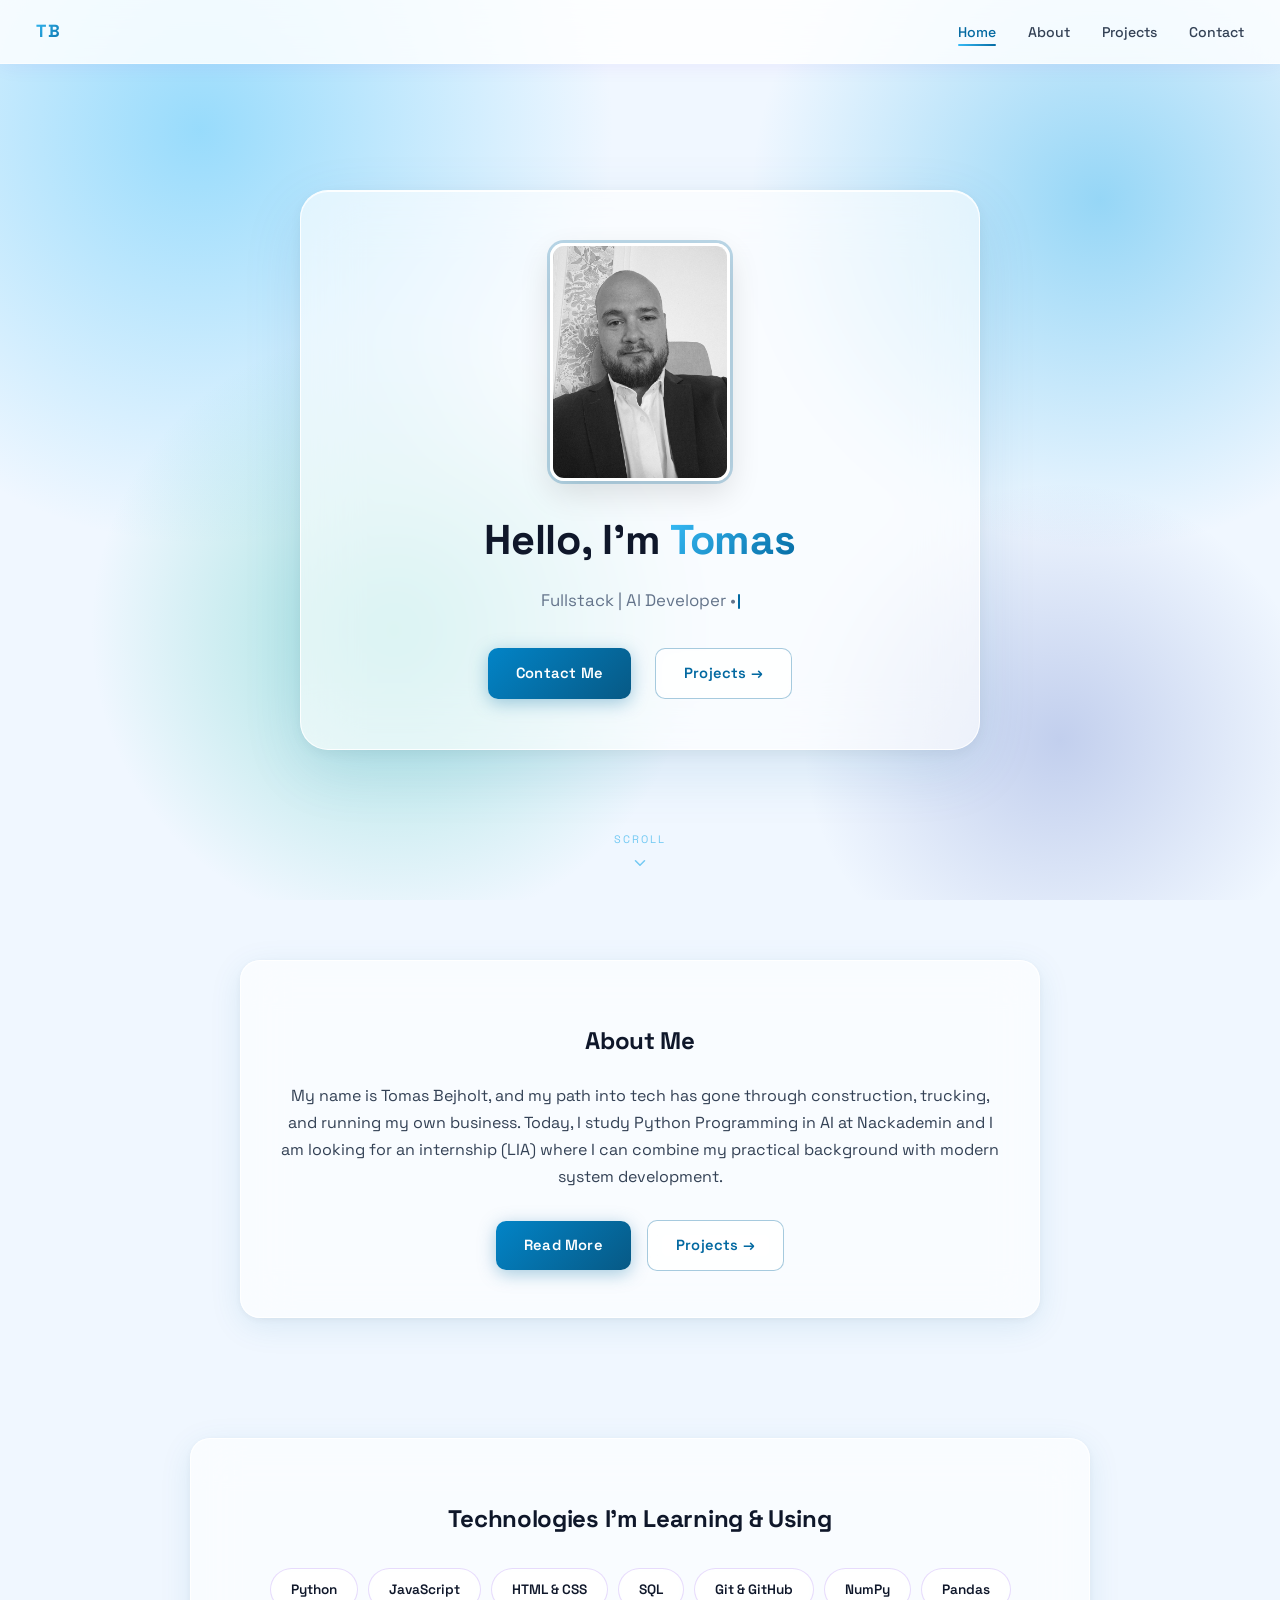
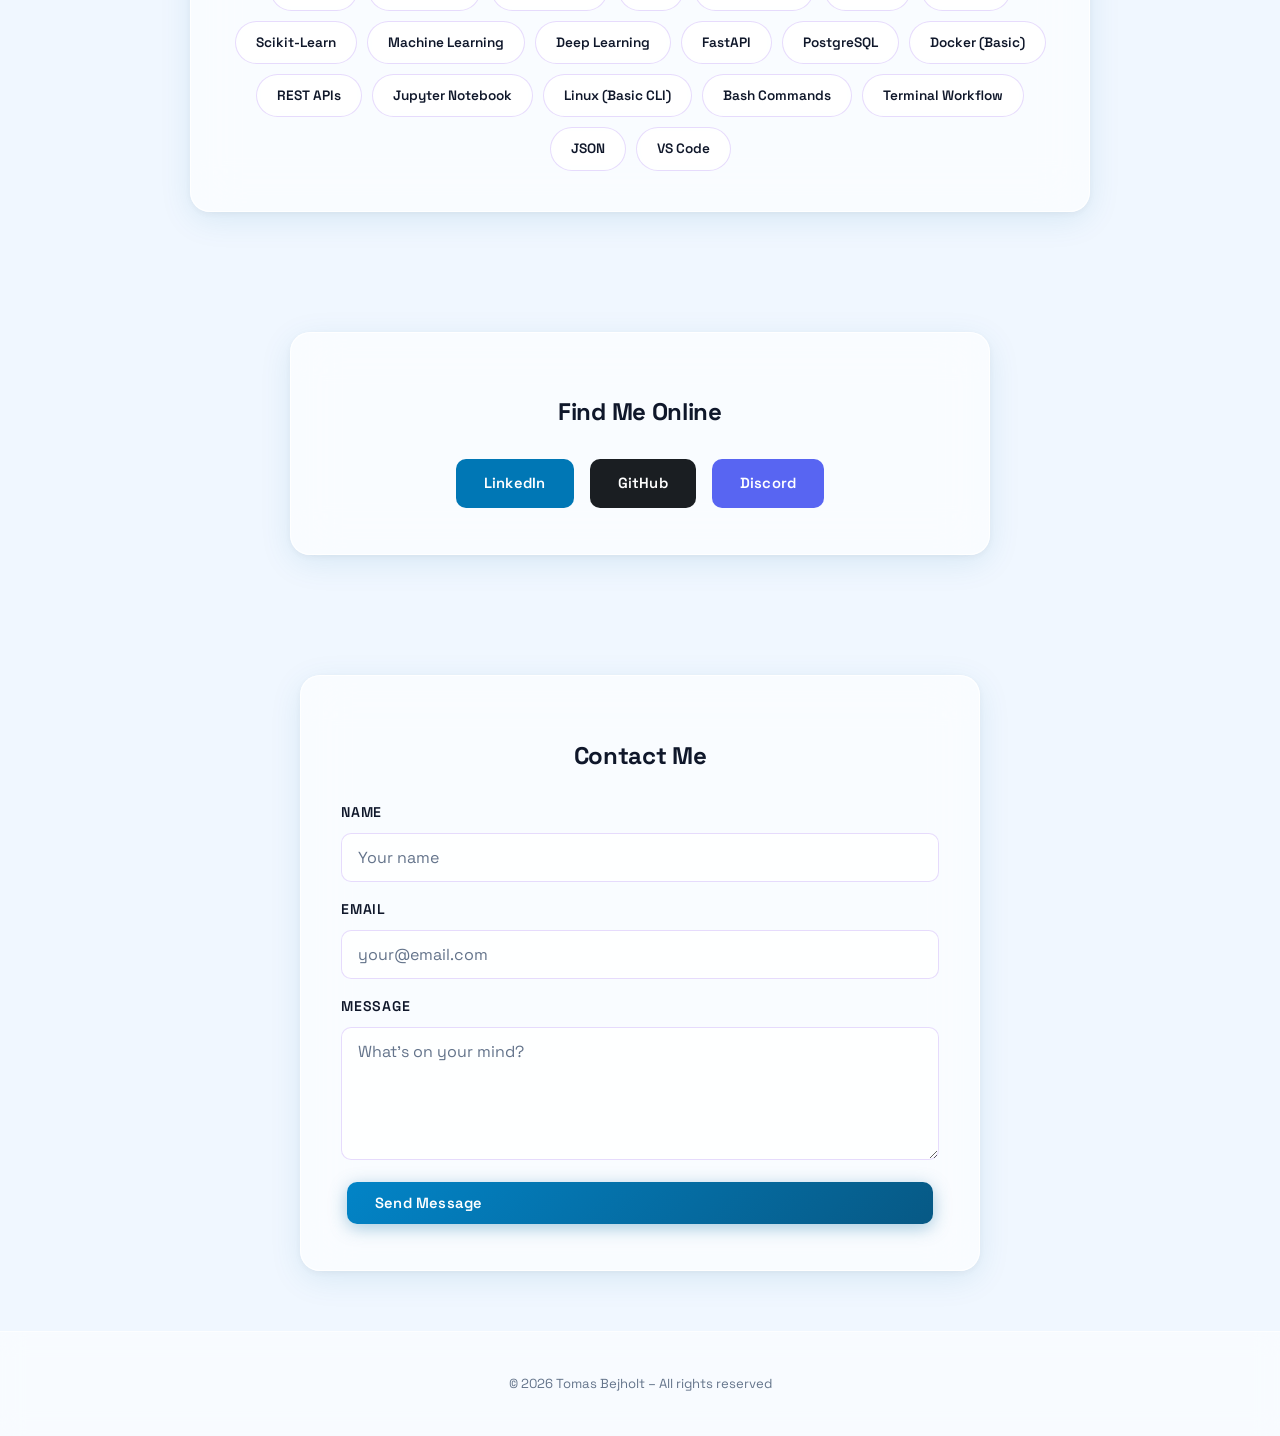
==== frontend/index.html @ 55644b2d "Initial commit – portfolio with frontend/ and backend/ structure Co-Authored-By: Claude Sonnet 4.6 <" ====
<!doctype html>
<html lang="en">
  <head>
    <meta charset="UTF-8" />
    <meta name="viewport" content="width=device-width, initial-scale=1.0" />
    <title>Tomas – Web Developer</title>

    <link rel="icon" type="image/png" href="img/tomas-icon3.png" />
    <link rel="preconnect" href="https://fonts.googleapis.com" />
    <link rel="preconnect" href="https://fonts.gstatic.com" crossorigin />
    <link href="https://fonts.googleapis.com/css2?family=Space+Grotesk:wght@300;400;500;600;700&display=swap" rel="stylesheet" />
    <link rel="stylesheet" href="style.css" />

    <meta name="robots" content="noindex, nofollow" />
    <meta name="googlebot" content="noindex, nofollow" />
    <meta name="bingbot" content="noindex, nofollow" />
    <meta name="description" content="Portfolio of Tomas – Fullstack & AI Developer." />
  </head>

  <body>
    <!-- ANIMATED BLOB BACKGROUND -->
    <div class="bg-blobs" aria-hidden="true">
      <div class="blob blob-1"></div>
      <div class="blob blob-2"></div>
      <div class="blob blob-3"></div>
      <div class="blob blob-4"></div>
    </div>

    <!-- NAVBAR -->
    <nav class="navbar">
      <a href="index.html" class="nav-logo">TB</a>
      <button class="hamburger" id="hamburger" aria-label="Toggle menu">
        <span></span><span></span><span></span>
      </button>
      <ul class="nav-links" id="nav-links">
        <li><a href="index.html"    class="nav-link active">Home</a></li>
        <li><a href="about.html"    class="nav-link">About</a></li>
        <li><a href="projects.html" class="nav-link">Projects</a></li>
        <li><a href="#contact"      class="nav-link">Contact</a></li>
      </ul>
    </nav>

    <!-- ── HERO ── -->
    <header class="hero fade-in">
      <div class="hero-glass">
        <img src="img/Profile.jpg" alt="Portrait of Tomas" class="profile-img" />
        <h1>Hello, I'm <span>Tomas</span></h1>
        <p class="hero-subtitle"></p>
        <div class="hero-btns">
          <a href="#contact"      class="btn btn-primary">Contact Me</a>
          <a href="projects.html" class="btn btn-ghost">Projects →</a>
        </div>
      </div>

      <div class="scroll-indicator" aria-hidden="true">
        <span>Scroll</span>
        <svg viewBox="0 0 24 24"><polyline points="6 9 12 15 18 9"></polyline></svg>
      </div>
    </header>

    <!-- ── ABOUT ── -->
    <section class="section fade-in">
      <div class="about-section glass-card">
        <h2>About Me</h2>
        <p>
          My name is Tomas Bejholt, and my path into tech has gone through
          construction, trucking, and running my own business. Today, I study
          Python Programming in AI at Nackademin and I am looking for an
          internship (LIA) where I can combine my practical background with
          modern system development.
        </p>
        <a href="about.html"    class="btn btn-primary">Read More</a>
        <a href="projects.html" class="btn btn-ghost">Projects →</a>
      </div>
    </section>

    <!-- ── SKILLS ── -->
    <section class="section fade-in">
      <div class="skills-section glass-card">
        <h2>Technologies I'm Learning &amp; Using</h2>
        <div class="skills-list">
          <div class="skill-card">Python</div>
          <div class="skill-card">JavaScript</div>
          <div class="skill-card">HTML &amp; CSS</div>
          <div class="skill-card">SQL</div>
          <div class="skill-card">Git &amp; GitHub</div>
          <div class="skill-card">NumPy</div>
          <div class="skill-card">Pandas</div>
          <div class="skill-card">Scikit‑Learn</div>
          <div class="skill-card">Machine Learning</div>
          <div class="skill-card">Deep Learning</div>
          <div class="skill-card">FastAPI</div>
          <div class="skill-card">PostgreSQL</div>
          <div class="skill-card">Docker (Basic)</div>
          <div class="skill-card">REST APIs</div>
          <div class="skill-card">Jupyter Notebook</div>
          <div class="skill-card">Linux (Basic CLI)</div>
          <div class="skill-card">Bash Commands</div>
          <div class="skill-card">Terminal Workflow</div>
          <div class="skill-card">JSON</div>
          <div class="skill-card">VS Code</div>
        </div>
      </div>
    </section>

    <!-- ── SOCIAL ── -->
    <section class="section fade-in">
      <div class="social-section glass-card">
        <h2>Find Me Online</h2>
        <div class="social-btns">
          <a href="https://www.linkedin.com/in/tomas-bejholt/" target="_blank" rel="noopener" class="btn linkedin-btn">LinkedIn</a>
          <a href="https://github.com/tomasbejholt"            target="_blank" rel="noopener" class="btn github-btn">GitHub</a>
          <a href="https://discord.gg/YOUR-DISCORD-CODE"        target="_blank" rel="noopener" class="btn discord-btn">Discord</a>
        </div>
      </div>
    </section>

    <!-- ── CONTACT ── -->
    <section class="section fade-in" id="contact">
      <div class="contact-section glass-card">
        <h2>Contact Me</h2>
        <form action="https://formspree.io/f/meeodjlv" method="POST" class="contact-form">
          <label for="name">Name</label>
          <input type="text"  id="name"    name="name"    required placeholder="Your name" />
          <label for="email">Email</label>
          <input type="email" id="email"   name="email"   required placeholder="your@email.com" />
          <label for="message">Message</label>
          <textarea           id="message" name="message" rows="5"   required placeholder="What's on your mind?"></textarea>
          <button type="submit" class="btn btn-primary">Send Message</button>
        </form>
      </div>
    </section>

    <!-- FOOTER -->
    <footer>
      <p>© 2026 Tomas Bejholt – All rights reserved</p>
    </footer>

    <script>
      // Hamburger
      const hamburger = document.getElementById('hamburger');
      const navLinks  = document.getElementById('nav-links');
      hamburger.addEventListener('click', () => {
        hamburger.classList.toggle('open');
        navLinks.classList.toggle('open');
      });
      navLinks.querySelectorAll('a').forEach(l => l.addEventListener('click', () => {
        hamburger.classList.remove('open');
        navLinks.classList.remove('open');
      }));

      // Intersection Observer
      const io = new IntersectionObserver(entries => {
        entries.forEach(e => { if (e.isIntersecting) { e.target.classList.add('visible'); io.unobserve(e.target); } });
      }, { threshold: 0.08 });
      document.querySelectorAll('.fade-in').forEach(el => io.observe(el));

      // Typing animation
      const subtitleEl = document.querySelector('.hero-subtitle');
      const text = 'Fullstack | AI Developer • Modern Design Enthusiast';
      const cursor = document.createElement('span');
      cursor.className = 'typing-cursor';
      subtitleEl.appendChild(cursor);
      let i = 0;
      setTimeout(() => {
        const iv = setInterval(() => {
          if (i < text.length) { subtitleEl.insertBefore(document.createTextNode(text[i++]), cursor); }
          else { clearInterval(iv); setTimeout(() => cursor.remove(), 2500); }
        }, 38);
      }, 500);
    </script>
  </body>
</html>
---- frontend/style.css ----
/* =========================
   FONT IMPORT
   ========================= */

@import url('https://fonts.googleapis.com/css2?family=Space+Grotesk:wght@300;400;500;600;700&display=swap');

/* =========================
   TOKENS
   ========================= */

:root {
  --accent:        #0369a1;
  --accent-light:  #0ea5e9;
  --accent-grad:   linear-gradient(135deg, #38bdf8 0%, #0369a1 100%);
  /* Mörkare gradient för knappar – båda ändarna läsbara med vit text */
  --btn-grad:      linear-gradient(135deg, #0284c7 0%, #075985 100%);
  --heading:       #0f172a;
  --body:          #334155;
  --muted:         #64748b;
  --glass-bg:      rgba(255, 255, 255, 0.62);
  --glass-border:  rgba(255, 255, 255, 0.85);
  --glass-shadow:  0 8px 32px rgba(3, 105, 161, 0.10), 0 2px 8px rgba(0, 0, 0, 0.05);
  --nav-glass:     rgba(255, 255, 255, 0.82);
  --base-bg:       #f0f7ff;
  --radius:        20px;
}

/* =========================
   BAS & GLOBALT
   ========================= */

*, *::before, *::after {
  box-sizing: border-box;
}

html {
  scroll-behavior: smooth;
  scroll-padding-top: 70px;
}

html, body {
  min-height: 100%;
}

body {
  margin: 0;
  font-family: 'Space Grotesk', sans-serif;
  background: var(--base-bg);
  color: var(--body);
  line-height: 1.7;
  overflow-x: hidden;
}

h1, h2, h3 {
  color: var(--heading);
  letter-spacing: -0.3px;
}

h1, h2 {
  text-align: center;
}

a {
  text-decoration: none;
  color: var(--accent);
  transition: color 0.2s ease;
}

a:visited { color: var(--accent); }
a:hover   { color: var(--accent-light); }

/* =========================
   ANIMATED BLOB BACKGROUND
   ========================= */

.bg-blobs {
  position: fixed;
  inset: 0;
  z-index: -10;
  overflow: hidden;
  background: var(--base-bg);
  pointer-events: none;
}

.blob {
  position: absolute;
  border-radius: 50%;
  /* Ingen filter: blur – radial-gradient ger samma mjuka känsla
     utan att förstöra bildkvaliteten på resten av sidan */
}

.blob-1 {
  width: 900px; height: 900px;
  background: radial-gradient(circle, rgba(56, 189, 248, 0.48) 0%, transparent 65%);
  top: -320px; left: -250px;
  animation: blob-move1 20s ease-in-out infinite alternate;
}

.blob-2 {
  width: 760px; height: 760px;
  background: radial-gradient(circle, rgba(14, 165, 233, 0.40) 0%, transparent 65%);
  top: -180px; right: -200px;
  animation: blob-move2 24s ease-in-out infinite alternate;
}

.blob-3 {
  width: 660px; height: 660px;
  background: radial-gradient(circle, rgba(20, 184, 166, 0.36) 0%, transparent 65%);
  bottom: -60px; left: 5%;
  animation: blob-move3 18s ease-in-out infinite alternate;
}

.blob-4 {
  width: 560px; height: 560px;
  background: radial-gradient(circle, rgba(30, 64, 175, 0.22) 0%, transparent 65%);
  bottom: -120px; right: -60px;
  animation: blob-move4 26s ease-in-out infinite alternate;
}

@keyframes blob-move1 {
  0%   { transform: translate(0, 0) scale(1); }
  50%  { transform: translate(40px, 30px) scale(1.06); }
  100% { transform: translate(-20px, 50px) scale(0.96); }
}
@keyframes blob-move2 {
  0%   { transform: translate(0, 0) scale(1); }
  50%  { transform: translate(-50px, 20px) scale(1.08); }
  100% { transform: translate(20px, -40px) scale(0.94); }
}
@keyframes blob-move3 {
  0%   { transform: translate(0, 0) scale(1); }
  50%  { transform: translate(60px, -30px) scale(1.04); }
  100% { transform: translate(-30px, 40px) scale(1.07); }
}
@keyframes blob-move4 {
  0%   { transform: translate(0, 0) scale(1); }
  50%  { transform: translate(-40px, -20px) scale(0.95); }
  100% { transform: translate(30px, -50px) scale(1.1); }
}

/* =========================
   GLASS CARD
   ========================= */

.glass-card {
  background: var(--glass-bg);
  backdrop-filter: blur(24px);
  -webkit-backdrop-filter: blur(24px);
  border: 1px solid var(--glass-border);
  box-shadow: var(--glass-shadow);
  border-radius: var(--radius);
  padding: 40px;
}

/* =========================
   NAVBAR
   ========================= */

.navbar {
  position: fixed;
  top: 0; left: 0;
  width: 100%;
  z-index: 1000;
  display: flex;
  align-items: center;
  justify-content: space-between;
  padding: 0 36px;
  height: 64px;
  background: var(--nav-glass);
  backdrop-filter: blur(20px);
  -webkit-backdrop-filter: blur(20px);
  border-bottom: 1px solid rgba(255, 255, 255, 0.5);
  box-shadow: 0 1px 20px rgba(109, 40, 217, 0.07);
}

.nav-logo {
  font-size: 1.1rem;
  font-weight: 700;
  color: var(--accent);
  letter-spacing: 2px;
  background: var(--accent-grad);
  -webkit-background-clip: text;
  -webkit-text-fill-color: transparent;
  background-clip: text;
}

.nav-logo:visited { color: var(--accent); }

.nav-links {
  display: flex;
  align-items: center;
  gap: 32px;
  list-style: none;
  margin: 0; padding: 0;
}

.nav-link {
  font-size: 0.88rem;
  font-weight: 500;
  color: var(--body);
  transition: color 0.2s ease;
  position: relative;
  padding-bottom: 2px;
}

.nav-link::after {
  content: '';
  position: absolute;
  bottom: -3px; left: 0;
  width: 0; height: 2px;
  background: var(--accent-grad);
  border-radius: 2px;
  transition: width 0.25s ease;
}

.nav-link:hover,
.nav-link.active         { color: var(--accent); }
.nav-link:visited        { color: var(--body); }
.nav-link:hover:visited,
.nav-link.active:visited { color: var(--accent); }

.nav-link:hover::after,
.nav-link.active::after  { width: 100%; }

/* Hamburger */
.hamburger {
  display: none;
  flex-direction: column;
  gap: 5px;
  cursor: pointer;
  background: none;
  border: none;
  padding: 6px;
}

.hamburger span {
  display: block;
  width: 22px; height: 2px;
  background: var(--accent);
  border-radius: 2px;
  transition: transform 0.3s ease, opacity 0.3s ease;
}

.hamburger.open span:nth-child(1) { transform: translateY(7px) rotate(45deg); }
.hamburger.open span:nth-child(2) { opacity: 0; }
.hamburger.open span:nth-child(3) { transform: translateY(-7px) rotate(-45deg); }

/* =========================
   SECTION WRAPPER
   ========================= */

.section {
  padding: 60px 24px;
}

/* =========================
   HERO
   ========================= */

.hero {
  min-height: 100vh;
  display: flex;
  flex-direction: column;
  justify-content: center;
  align-items: center;
  padding: 100px 24px 60px;
  text-align: center;
  position: relative;
}

.hero-glass {
  background: rgba(255, 255, 255, 0.60);
  backdrop-filter: blur(28px);
  -webkit-backdrop-filter: blur(28px);
  border: 1px solid var(--glass-border);
  box-shadow:
    0 20px 60px rgba(3, 105, 161, 0.12),
    0 4px 16px rgba(0, 0, 0, 0.06),
    inset 0 1px 0 rgba(255, 255, 255, 0.9);
  border-radius: 28px;
  padding: 52px 60px 44px;
  max-width: 680px;
  width: 100%;
}

.profile-img {
  width: 180px;
  height: auto;
  border-radius: 14px;
  border: 3px solid rgba(255, 255, 255, 0.9);
  margin-bottom: 24px;
  display: block;
  margin-left: auto;
  margin-right: auto;
  box-shadow:
    0 0 0 3px rgba(3, 105, 161, 0.25),
    0 12px 32px rgba(0, 0, 0, 0.12);
  transition: transform 0.3s ease, box-shadow 0.3s ease;
}

.profile-img:hover {
  transform: translateY(-3px);
  box-shadow:
    0 0 0 3px rgba(14, 165, 233, 0.5),
    0 16px 40px rgba(0, 0, 0, 0.15);
}

.hero h1 {
  font-size: 2.6rem;
  font-weight: 700;
  margin: 0 0 10px;
  color: var(--heading);
}

.hero h1 span {
  background: var(--accent-grad);
  -webkit-background-clip: text;
  -webkit-text-fill-color: transparent;
  background-clip: text;
}

.hero-subtitle {
  font-size: 1.05rem;
  color: var(--muted);
  font-weight: 400;
  min-height: 1.7em;
  margin: 0 0 28px;
}

.typing-cursor {
  display: inline-block;
  width: 2px; height: 0.9em;
  background: var(--accent);
  margin-left: 2px;
  vertical-align: middle;
  animation: blink-cursor 0.8s step-end infinite;
  border-radius: 1px;
}

@keyframes blink-cursor { 50% { opacity: 0; } }

.hero-btns {
  display: flex;
  gap: 12px;
  justify-content: center;
  flex-wrap: wrap;
}

/* Scroll indicator */
.scroll-indicator {
  position: absolute;
  bottom: 28px; left: 50%;
  transform: translateX(-50%);
  display: flex;
  flex-direction: column;
  align-items: center;
  gap: 6px;
  color: var(--accent-light);
  font-size: 0.68rem;
  letter-spacing: 2px;
  text-transform: uppercase;
  opacity: 0.55;
  animation: scroll-bounce 2.4s ease-in-out infinite;
  user-select: none;
}

.scroll-indicator svg {
  width: 18px; height: 18px;
  stroke: currentColor;
  fill: none;
  stroke-width: 2;
  stroke-linecap: round;
  stroke-linejoin: round;
}

@keyframes scroll-bounce {
  0%, 100% { transform: translateX(-50%) translateY(0); }
  50%       { transform: translateX(-50%) translateY(8px); }
}

/* =========================
   KNAPPAR
   ========================= */

.btn {
  display: inline-flex;
  align-items: center;
  gap: 6px;
  padding: 12px 28px;
  border-radius: 10px;
  margin: 6px;
  font-family: 'Space Grotesk', sans-serif;
  font-weight: 600;
  font-size: 0.92rem;
  letter-spacing: 0.2px;
  cursor: pointer;
  border: none;
  transition: transform 0.22s ease, box-shadow 0.22s ease, background 0.22s ease, opacity 0.22s ease;
}

/* Primary – gradient fill */
.btn-primary {
  background: var(--btn-grad);
  color: #fff;
  box-shadow: 0 4px 18px rgba(3, 105, 161, 0.35);
}

.btn-primary:visited               { color: #fff; }
.btn-primary:hover,
.btn-primary:hover:visited         {
  transform: translateY(-2px);
  box-shadow: 0 8px 28px rgba(3, 105, 161, 0.48);
  color: #fff;
}

/* Ghost – outline */
.btn-ghost {
  background: rgba(255, 255, 255, 0.6);
  color: var(--accent);
  border: 1.5px solid rgba(3, 105, 161, 0.35);
  backdrop-filter: blur(8px);
}

.btn-ghost:hover {
  transform: translateY(-2px);
  background: rgba(255, 255, 255, 0.9);
  border-color: var(--accent);
  box-shadow: 0 4px 18px rgba(3, 105, 161, 0.18);
  color: var(--accent);
}

/* Social buttons */
.linkedin-btn                { background: #0077b5; color: #fff; }
.linkedin-btn:visited        { color: #fff; }
.linkedin-btn:hover,
.linkedin-btn:hover:visited  { background: #005f8e; transform: translateY(-2px); box-shadow: 0 6px 20px rgba(0, 119, 181, 0.35); color: #fff; }

.github-btn                  { background: #1a1e22; color: #fff; }
.github-btn:visited          { color: #fff; }
.github-btn:hover,
.github-btn:hover:visited    { background: #0d1117; transform: translateY(-2px); box-shadow: 0 6px 20px rgba(0,0,0,0.3); color: #fff; }

.discord-btn                 { background: #5865f2; color: #fff; }
.discord-btn:visited         { color: #fff; }
.discord-btn:hover,
.discord-btn:hover:visited   { background: #404eed; transform: translateY(-2px); box-shadow: 0 6px 20px rgba(88, 101, 242, 0.4); color: #fff; }

/* Back / plain */
.btn:not(.btn-primary):not(.btn-ghost):not(.linkedin-btn):not(.github-btn):not(.discord-btn):not(.game-btn) {
  background: var(--btn-grad);
  color: #fff;
  box-shadow: 0 4px 18px rgba(3, 105, 161, 0.3);
}
.btn:not(.btn-primary):not(.btn-ghost):not(.linkedin-btn):not(.github-btn):not(.discord-btn):not(.game-btn):visited {
  color: #fff;
}
.btn:not(.btn-primary):not(.btn-ghost):not(.linkedin-btn):not(.github-btn):not(.discord-btn):not(.game-btn):hover {
  transform: translateY(-2px);
  box-shadow: 0 8px 24px rgba(3, 105, 161, 0.45);
}

/* Game button */
.game-btn {
  background: rgba(3, 105, 161, 0.08);
  color: var(--accent);
  border: 1.5px solid rgba(3, 105, 161, 0.4);
  font-size: 1rem;
  letter-spacing: 0.5px;
}

.game-btn:hover {
  background: rgba(3, 105, 161, 0.15);
  box-shadow: 0 4px 20px rgba(3, 105, 161, 0.25);
  transform: translateY(-2px);
  color: var(--accent);
}

/* =========================
   ABOUT SECTION
   ========================= */

.about-section {
  max-width: 800px;
  margin: 0 auto;
  text-align: center;
}

.about-section p {
  color: var(--body);
  margin-bottom: 24px;
}

.clean-list {
  list-style: none;
  padding: 0;
  margin: 12px 0 20px;
  text-align: left;
}

.clean-list li {
  margin-bottom: 8px;
  padding-left: 22px;
  position: relative;
  line-height: 1.6;
  color: var(--body);
}

.clean-list li::before {
  content: '→';
  position: absolute;
  left: 0;
  color: var(--accent);
  font-weight: 700;
}

/* =========================
   SKILLS
   ========================= */

.skills-section {
  max-width: 900px;
  margin: 0 auto;
}

.skills-list {
  display: flex;
  flex-wrap: wrap;
  justify-content: center;
  gap: 10px;
  margin-top: 28px;
}

.skill-card {
  background: rgba(255, 255, 255, 0.7);
  padding: 9px 20px;
  border: 1px solid rgba(124, 58, 237, 0.18);
  border-radius: 50px;
  font-weight: 600;
  font-size: 0.85rem;
  color: var(--heading);
  backdrop-filter: blur(8px);
  transition: transform 0.25s ease, box-shadow 0.25s ease, background 0.25s ease, border-color 0.25s ease;
  cursor: default;
}

.skill-card:hover {
  transform: translateY(-3px);
  background: white;
  border-color: var(--accent-light);
  box-shadow: 0 6px 20px rgba(3, 105, 161, 0.18);
  color: var(--accent);
}

/* =========================
   SOCIAL / ONLINE
   ========================= */

.social-section {
  text-align: center;
  max-width: 700px;
  margin: 0 auto;
}

.social-btns {
  display: flex;
  flex-wrap: wrap;
  justify-content: center;
  gap: 4px;
  margin-top: 8px;
}

/* =========================
   CONTACT FORM
   ========================= */

.contact-section {
  max-width: 680px;
  margin: 0 auto;
}

.contact-form {
  display: flex;
  flex-direction: column;
  gap: 16px;
  margin-top: 24px;
}

.contact-form label {
  font-weight: 600;
  font-size: 0.88rem;
  color: var(--heading);
  margin-bottom: -8px;
  text-transform: uppercase;
  letter-spacing: 0.8px;
}

.contact-form input,
.contact-form textarea {
  padding: 13px 16px;
  border-radius: 10px;
  border: 1.5px solid rgba(124, 58, 237, 0.18);
  background: rgba(255, 255, 255, 0.8);
  color: var(--heading);
  font-family: 'Space Grotesk', sans-serif;
  font-size: 1rem;
  transition: border-color 0.2s ease, box-shadow 0.2s ease;
}

.contact-form input::placeholder,
.contact-form textarea::placeholder {
  color: var(--muted);
}

.contact-form input:focus,
.contact-form textarea:focus {
  outline: none;
  border-color: var(--accent-light);
  box-shadow: 0 0 0 3px rgba(139, 92, 246, 0.15);
  background: #fff;
}

.contact-form textarea {
  resize: vertical;
}

/* =========================
   FOOTER
   ========================= */

footer {
  text-align: center;
  padding: 28px;
  background: rgba(255, 255, 255, 0.5);
  border-top: 1px solid rgba(255, 255, 255, 0.7);
  backdrop-filter: blur(12px);
  font-size: 0.82rem;
  color: var(--muted);
}

/* =========================
   ABOUT PAGE
   ========================= */

.sub-hero {
  padding: 100px 24px 20px;
  text-align: center;
}

.sub-hero h1 {
  background: var(--accent-grad);
  -webkit-background-clip: text;
  -webkit-text-fill-color: transparent;
  background-clip: text;
  font-size: 2.4rem;
}

.about-page-content {
  max-width: 780px;
  margin: 0 auto;
  padding: 0 24px 80px;
}

.about-page-content .glass-card {
  text-align: left;
}

.about-page-content p {
  margin-bottom: 18px;
  color: var(--body);
}

/* =========================
   PROJECTS PAGE
   ========================= */

.projects-header {
  padding: 100px 24px 32px;
  text-align: center;
  max-width: 660px;
  margin: 0 auto;
}

.projects-header h1 {
  background: var(--accent-grad);
  -webkit-background-clip: text;
  -webkit-text-fill-color: transparent;
  background-clip: text;
  font-size: 2.4rem;
  margin-bottom: 12px;
}

.projects-header p {
  color: var(--muted);
  font-size: 0.95rem;
}

.projects-grid {
  max-width: 1060px;
  margin: 0 auto;
  padding: 0 24px 80px;
  display: grid;
  grid-template-columns: repeat(auto-fill, minmax(300px, 1fr));
  gap: 24px;
  align-items: start;
}

.project-card {
  background: var(--glass-bg);
  border: 1px solid var(--glass-border);
  box-shadow: var(--glass-shadow);
  backdrop-filter: blur(20px);
  -webkit-backdrop-filter: blur(20px);
  border-radius: var(--radius);
  overflow: hidden;
  transition: transform 0.3s ease, box-shadow 0.3s ease;
}

.project-card:hover {
  transform: translateY(-6px);
  box-shadow: 0 20px 50px rgba(3, 105, 161, 0.16), 0 4px 12px rgba(0,0,0,0.06);
}

.project-card--dim {
  opacity: 0.5;
  border-style: dashed;
  border-color: rgba(3, 105, 161, 0.2);
}
.project-card--dim:hover {
  transform: none;
  box-shadow: var(--glass-shadow);
}

.project-card-header {
  padding: 22px 24px 14px;
  border-bottom: 1px solid rgba(124, 58, 237, 0.08);
}

.project-tag {
  display: inline-block;
  font-size: 0.68rem;
  font-weight: 700;
  letter-spacing: 1.5px;
  text-transform: uppercase;
  color: var(--accent);
  background: rgba(3, 105, 161, 0.08);
  border: 1px solid rgba(3, 105, 161, 0.2);
  padding: 3px 10px;
  border-radius: 4px;
  margin-bottom: 10px;
}

.project-card h3 {
  margin: 0;
  font-size: 1.15rem;
  color: var(--heading);
  text-align: left;
  text-shadow: none;
  letter-spacing: -0.2px;
}

.project-card-body {
  padding: 16px 24px 24px;
}

.project-card-body > p {
  color: var(--muted);
  font-size: 0.88rem;
  margin: 0 0 18px;
  line-height: 1.7;
}

/* =========================
   GOTLAND EXPLORER WIDGET
   ========================= */

.gtl-widget {
  margin: 4px 0 18px;
  border-radius: 12px;
  background: rgba(240, 247, 255, 0.55);
  border: 1px solid rgba(3, 105, 161, 0.13);
  overflow: hidden;
}

.gtl-weather-strip {
  padding: 10px 14px;
  font-size: 0.82rem;
  color: #334155;
  display: flex;
  gap: 18px;
  flex-wrap: wrap;
  border-bottom: 1px solid rgba(3, 105, 161, 0.1);
}
.gtl-weather-strip strong { color: var(--accent); }

.gtl-controls {
  padding: 10px 14px;
  display: flex;
  gap: 7px;
  flex-wrap: wrap;
  align-items: center;
  border-bottom: 1px solid rgba(3, 105, 161, 0.1);
}

.gtl-select {
  font-family: 'Space Grotesk', sans-serif;
  font-size: 0.82rem;
  padding: 6px 10px;
  border-radius: 8px;
  border: 1.5px solid rgba(3, 105, 161, 0.22);
  background: rgba(255,255,255,0.8);
  color: #0f172a;
  cursor: pointer;
  outline: none;
  transition: border-color 0.2s;
}
.gtl-select:focus { border-color: var(--accent); }

.gtl-plan-btn {
  padding: 7px 16px !important;
  font-size: 0.82rem !important;
  margin: 0 !important;
}

.gtl-result {
  padding: 10px 14px;
  min-height: 32px;
  font-size: 0.83rem;
  color: #334155;
}

.gtl-stop {
  padding: 7px 0;
  border-bottom: 1px solid rgba(3, 105, 161, 0.07);
}
.gtl-stop:last-child { border-bottom: none; }

.gtl-stop-name  { font-weight: 600; color: #0f172a; }
.gtl-stop-meta  { font-size: 0.76rem; color: #64748b; margin-left: 6px; }
.gtl-stop-desc  { display: block; color: #475569; font-size: 0.80rem; margin-top: 2px; line-height: 1.5; }

.gtl-dim   { color: #94a3b8; font-style: italic; }
.gtl-error { color: #dc2626; font-style: italic; }

.project-links {
  display: flex;
  gap: 4px;
  flex-wrap: wrap;
}
.project-links .btn { margin: 0; }

/* =========================
   SNAKE GAME
   ========================= */

.game-wrapper {
  display: flex;
  flex-direction: column;
  align-items: center;
  gap: 12px;
}

.game-hud {
  display: flex;
  gap: 24px;
  font-size: 0.8rem;
  font-weight: 600;
  color: var(--muted);
  letter-spacing: 0.8px;
  text-transform: uppercase;
}

.score-val {
  color: var(--accent);
  font-size: 0.95rem;
}

.canvas-wrapper {
  position: relative;
  border-radius: 12px;
  overflow: hidden;
  border: 1px solid rgba(3, 105, 161, 0.2);
  box-shadow: 0 8px 32px rgba(3, 105, 161, 0.15), 0 0 0 1px rgba(255,255,255,0.4) inset;
  width: 100%;
  max-width: 440px;
  aspect-ratio: 1;
}

#snake-canvas {
  display: block;
  width: 100%;
  height: 100%;
  background: #0a0814;
}

.game-overlay {
  position: absolute;
  inset: 0;
  background: rgba(10, 8, 20, 0.88);
  backdrop-filter: blur(6px);
  display: flex;
  align-items: center;
  justify-content: center;
  transition: opacity 0.3s ease;
}

.game-overlay.hidden {
  opacity: 0;
  pointer-events: none;
}

.overlay-content {
  text-align: center;
  padding: 20px;
}

.overlay-content h3 {
  font-size: 1.7rem;
  color: #fff;
  margin: 0 0 8px;
  letter-spacing: 5px;
  text-align: center;
  background: linear-gradient(135deg, #38bdf8, #0ea5e9, #06b6d4);
  -webkit-background-clip: text;
  -webkit-text-fill-color: transparent;
  background-clip: text;
  text-shadow: none;
}

.overlay-content p {
  color: rgba(255,255,255,0.45);
  font-size: 0.82rem;
  margin: 0 0 6px;
}

.overlay-score {
  font-size: 1.2rem !important;
  font-weight: 700;
  background: linear-gradient(135deg, #38bdf8, #0369a1) !important;
  -webkit-background-clip: text !important;
  -webkit-text-fill-color: transparent !important;
  background-clip: text !important;
  margin: 10px 0 !important;
}

.controls-hint {
  display: flex;
  gap: 16px;
  font-size: 0.72rem;
  color: var(--muted);
  letter-spacing: 0.2px;
}

/* =========================
   FADE-IN (Intersection Observer)
   ========================= */

.fade-in {
  opacity: 0;
  transform: translateY(28px);
  transition: opacity 0.7s ease, transform 0.7s ease;
}

.fade-in.visible {
  opacity: 1;
  transform: translateY(0);
}

.fade-in.delay-1 { transition-delay: 0.1s; }
.fade-in.delay-2 { transition-delay: 0.22s; }
.fade-in.delay-3 { transition-delay: 0.36s; }
.fade-in.delay-4 { transition-delay: 0.5s; }

/* =========================
   RESPONSIVITET
   ========================= */

@media (max-width: 768px) {
  .navbar { padding: 0 20px; }

  .nav-links {
    position: absolute;
    top: 64px; left: 0;
    width: 100%;
    flex-direction: column;
    gap: 0;
    background: rgba(255, 255, 255, 0.95);
    backdrop-filter: blur(20px);
    border-bottom: 1px solid rgba(124, 58, 237, 0.1);
    max-height: 0;
    overflow: hidden;
    transition: max-height 0.35s ease;
  }

  .nav-links.open { max-height: 320px; }

  .nav-links li { width: 100%; text-align: center; }

  .nav-link {
    display: block;
    padding: 16px;
    border-bottom: 1px solid rgba(0, 0, 0, 0.04);
  }

  .nav-link::after { display: none; }
  .hamburger { display: flex; }

  .hero-glass {
    padding: 36px 28px 32px;
  }

  .profile-img { width: 140px; }

  .hero h1 { font-size: 2rem; }

  .section { padding: 40px 16px; }

  .glass-card { padding: 28px 24px; }

  .projects-grid {
    grid-template-columns: 1fr;
    padding: 0 16px 60px;
  }
}

@media (max-width: 480px) {
  .hero h1 { font-size: 1.7rem; }
  h2 { font-size: 1.35rem; }

  .hero-btns .btn { width: 100%; max-width: 280px; justify-content: center; }

  .skills-list { gap: 8px; }
  .skill-card { font-size: 0.8rem; padding: 8px 16px; }

  .sub-hero h1,
  .projects-header h1 { font-size: 1.9rem; }
}
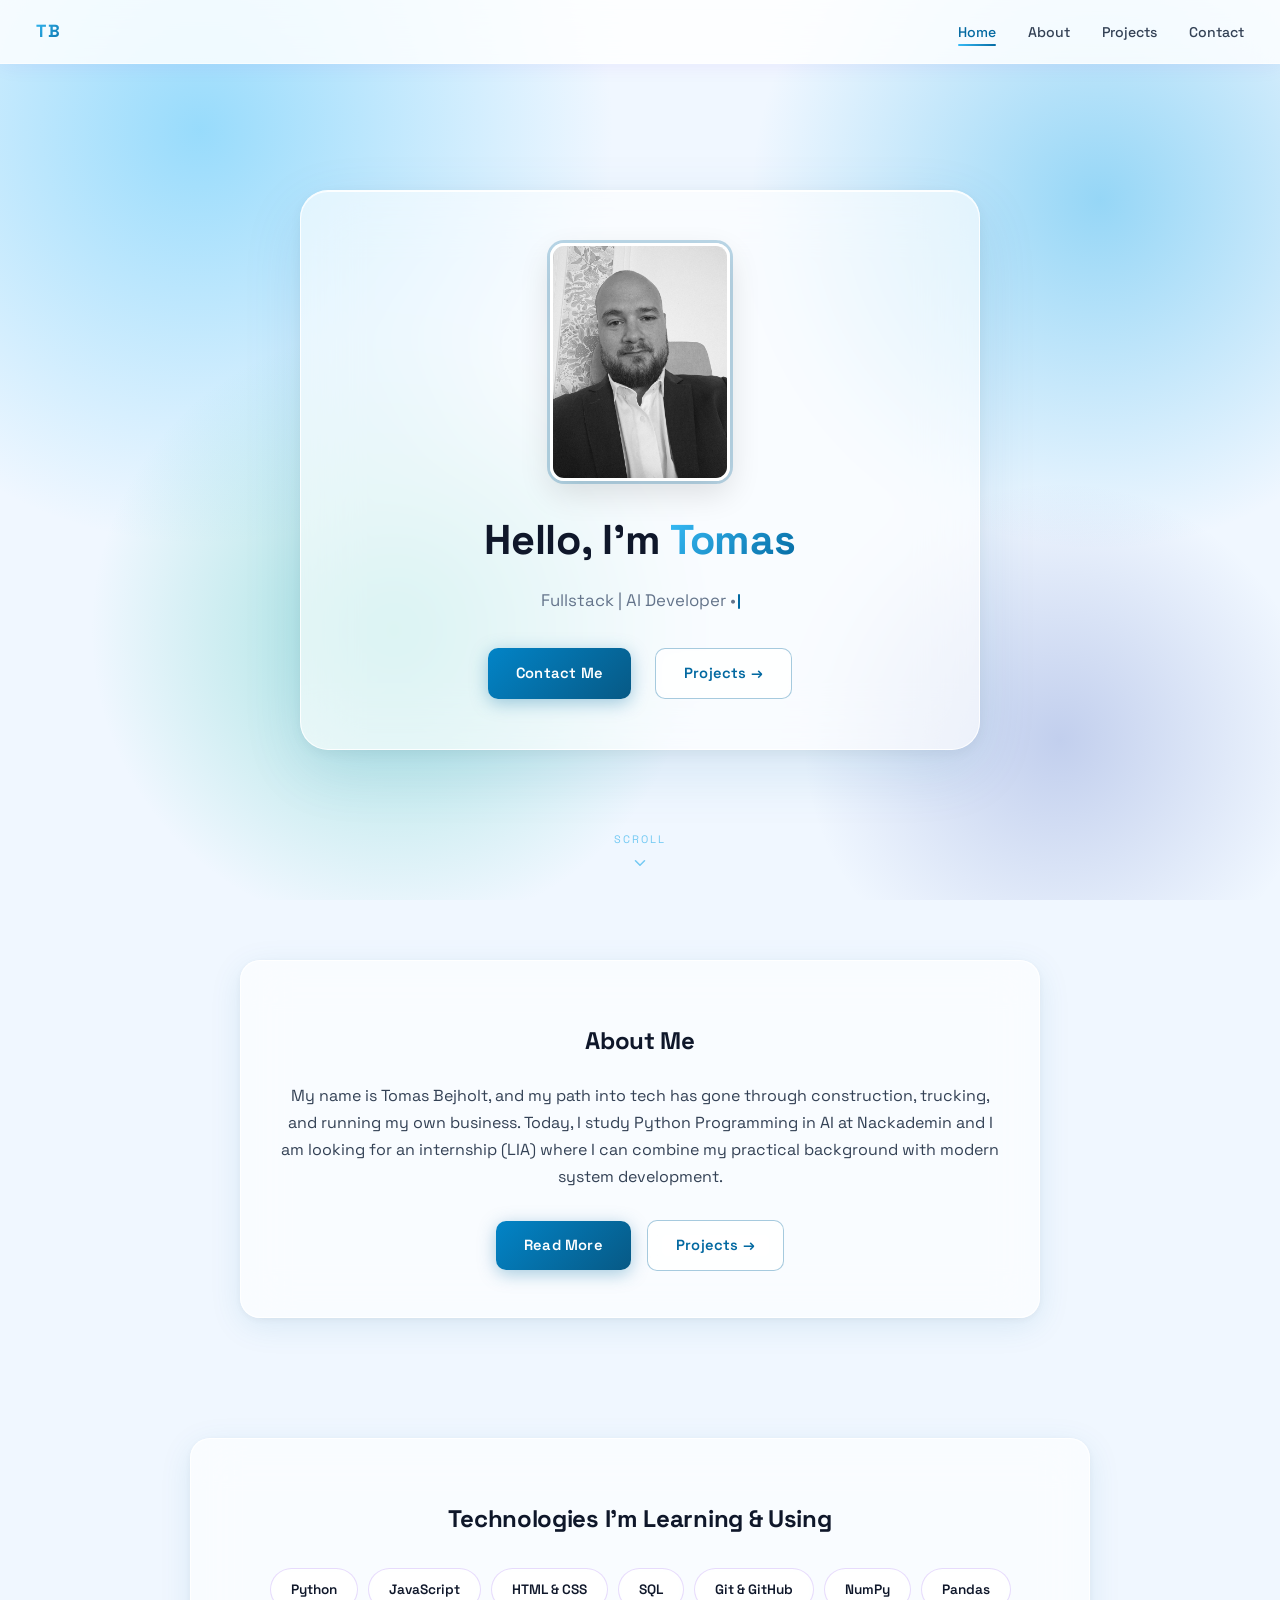
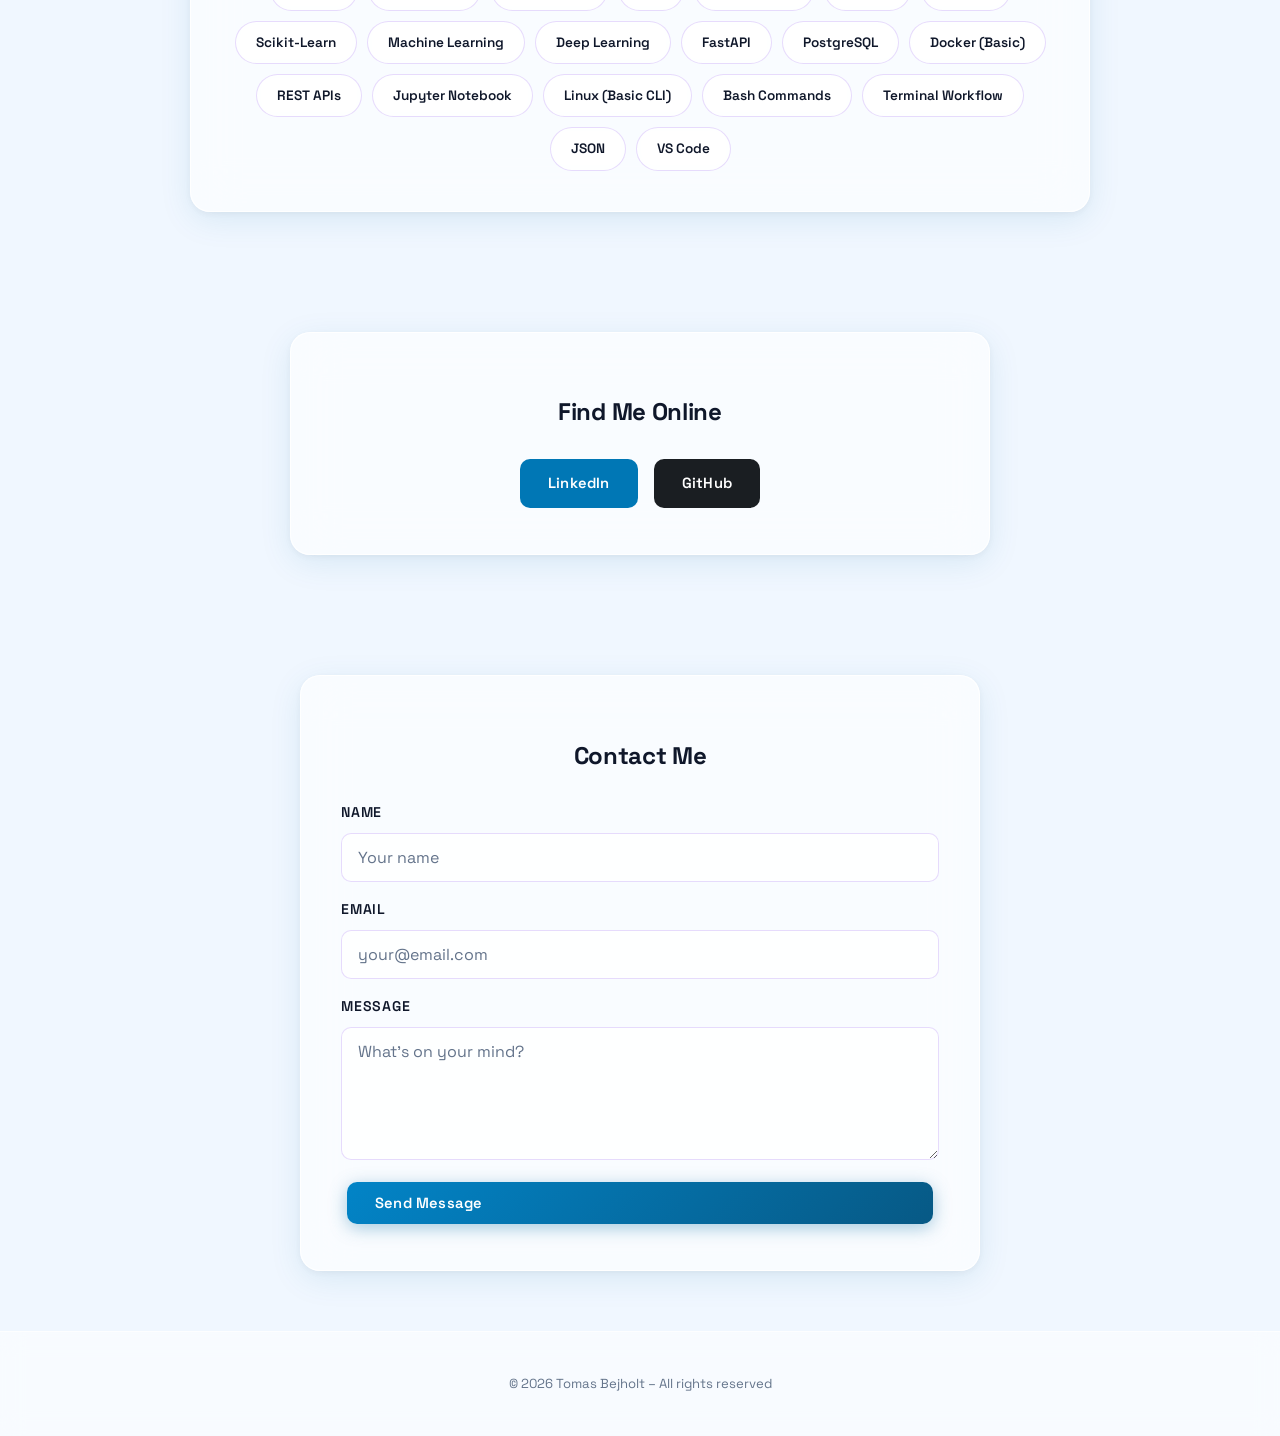
==== commit 4d245d52: "remove: Discord placeholder button" ====
--- a/frontend/index.html
+++ b/frontend/index.html
@@ -110,7 +110,6 @@
         <div class="social-btns">
           <a href="https://www.linkedin.com/in/tomas-bejholt/" target="_blank" rel="noopener" class="btn linkedin-btn">LinkedIn</a>
           <a href="https://github.com/tomasbejholt"            target="_blank" rel="noopener" class="btn github-btn">GitHub</a>
-          <a href="https://discord.gg/YOUR-DISCORD-CODE"        target="_blank" rel="noopener" class="btn discord-btn">Discord</a>
         </div>
       </div>
     </section>
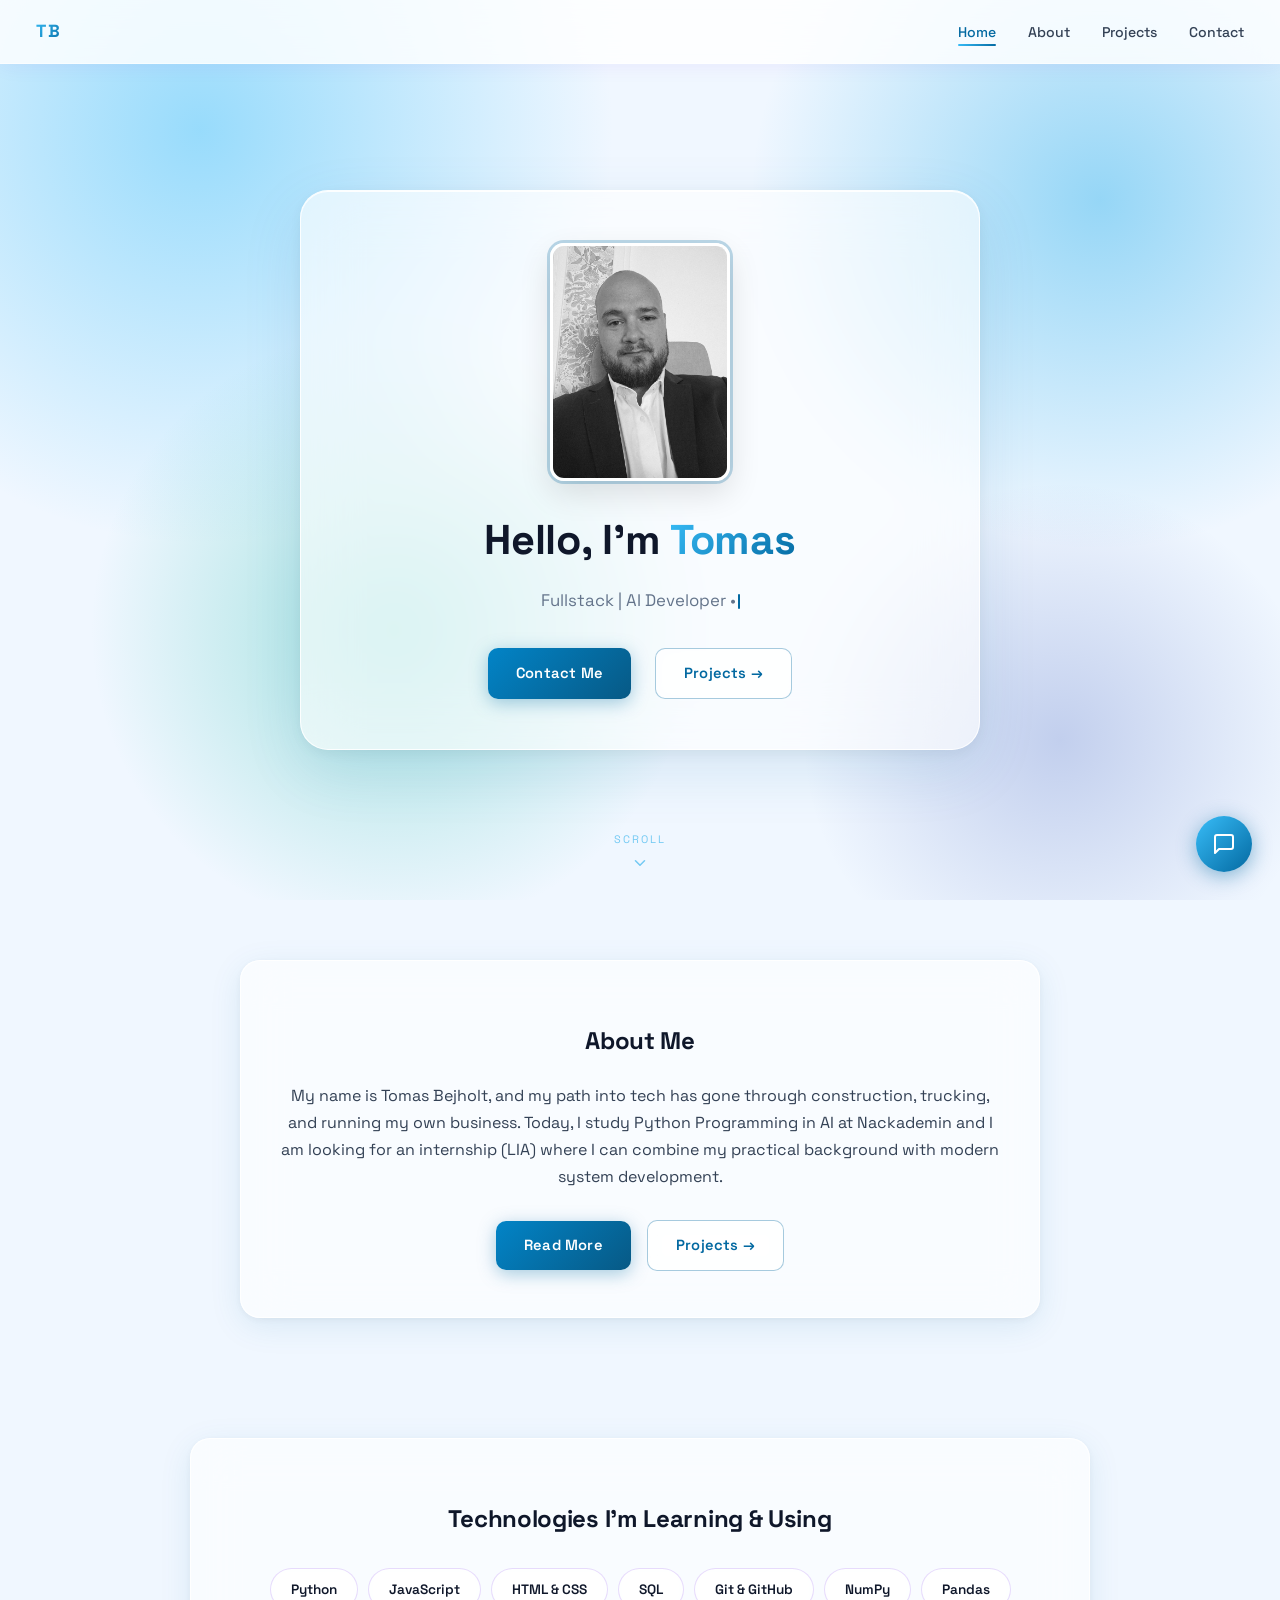
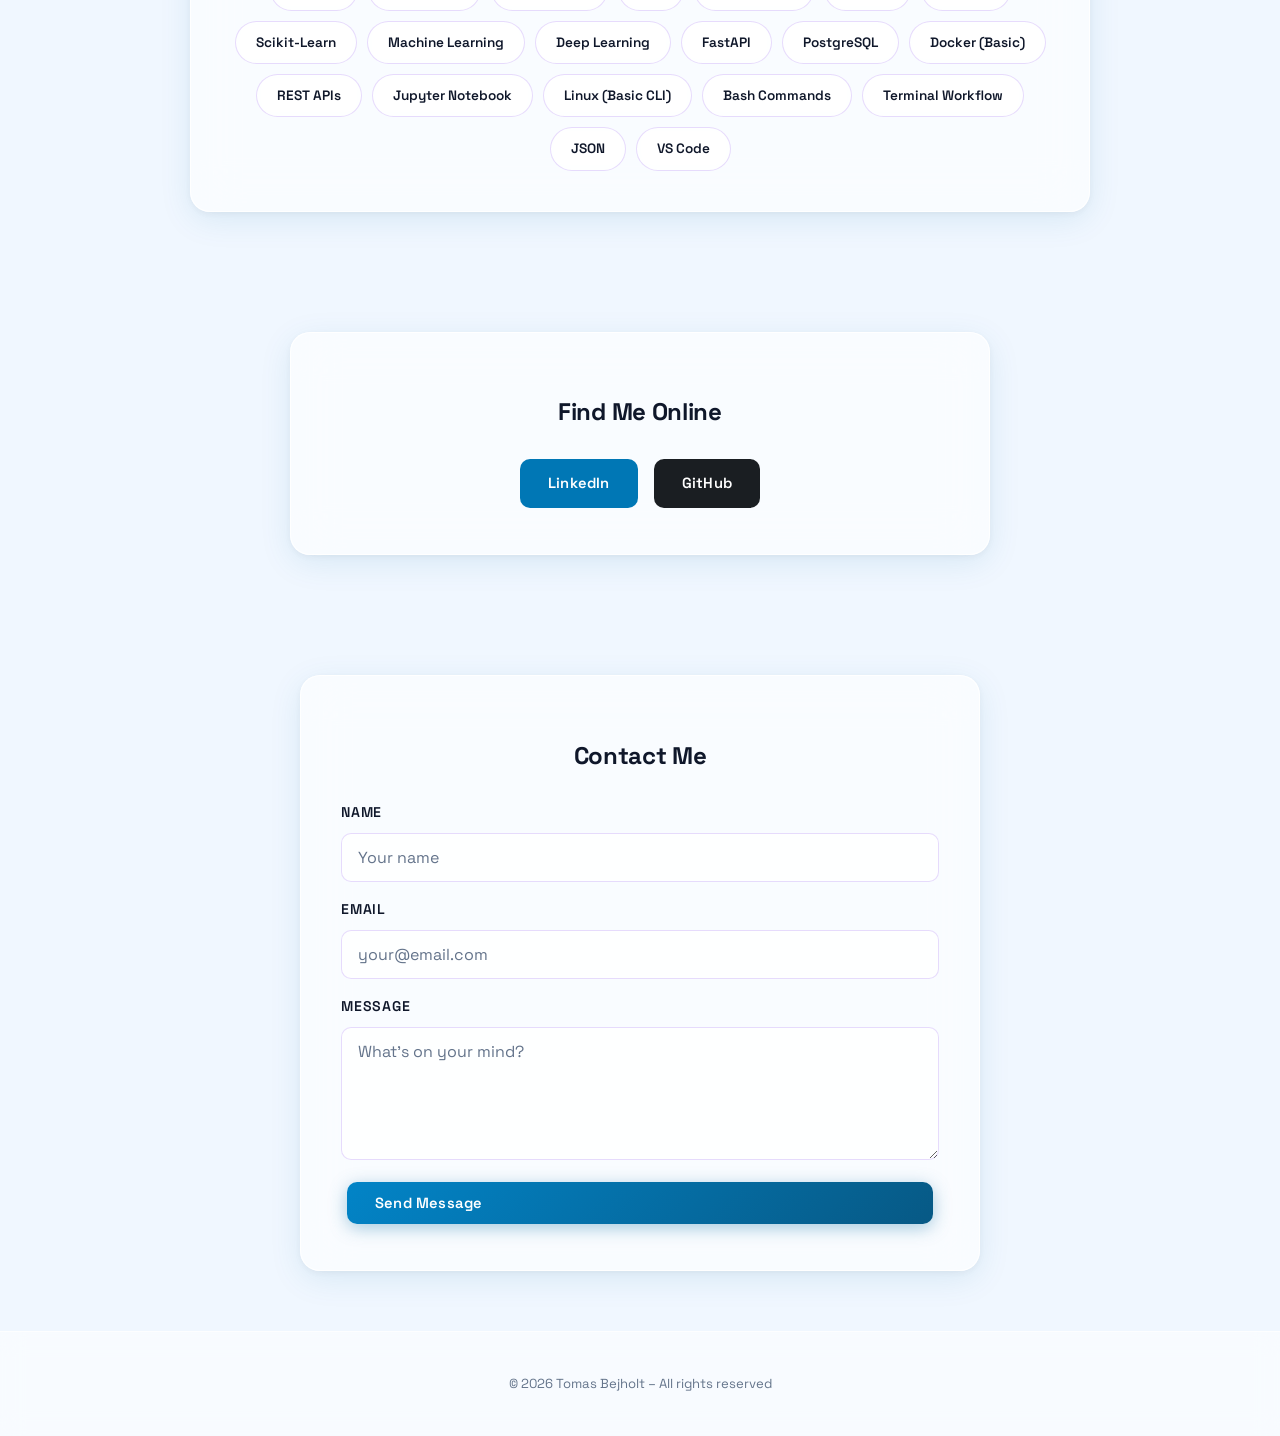
==== commit 4745a2c4: "feat: add ML project card, floating chat widget, and Gotland slideshow - Add Churn Prediction projec" ====
--- a/frontend/index.html
+++ b/frontend/index.html
@@ -168,5 +168,6 @@
         }, 38);
       }, 500);
     </script>
+    <script src="chat-widget.js"></script>
   </body>
 </html>
--- a/frontend/style.css
+++ b/frontend/style.css
@@ -699,7 +699,7 @@
   margin: 0 auto;
   padding: 0 24px 80px;
   display: grid;
-  grid-template-columns: repeat(auto-fill, minmax(300px, 1fr));
+  grid-template-columns: 1fr 1fr;
   gap: 24px;
   align-items: start;
 }
@@ -773,8 +773,100 @@
    GOTLAND EXPLORER WIDGET
    ========================= */
 
+/* Gotland card stretches to match Snake card height */
+.gtl-card { display: flex; flex-direction: column; }
+
+.gtl-card-body {
+  display: flex;
+  flex-direction: column;
+  flex: 1;
+}
+
+.gtl-slideshow {
+  flex: 1;
+  min-height: 320px;
+  margin: 12px 0;
+  border-radius: 12px;
+  overflow: hidden;
+  position: relative;
+}
+
+.gtl-slides {
+  position: absolute;
+  inset: 0;
+}
+
+.gtl-slide {
+  position: absolute;
+  inset: 0;
+  background-size: cover;
+  background-position: center;
+  opacity: 0;
+  transition: opacity 0.8s ease;
+}
+
+.gtl-slide.active {
+  opacity: 1;
+}
+
+.gtl-slide-btn {
+  position: absolute;
+  top: 50%;
+  transform: translateY(-50%);
+  background: rgba(0,0,0,0.35);
+  border: none;
+  color: #fff;
+  font-size: 1.4rem;
+  line-height: 1;
+  width: 32px;
+  height: 32px;
+  border-radius: 50%;
+  cursor: pointer;
+  display: flex;
+  align-items: center;
+  justify-content: center;
+  opacity: 0;
+  transition: opacity 0.2s;
+  z-index: 2;
+}
+
+.gtl-slideshow:hover .gtl-slide-btn { opacity: 1; }
+
+.gtl-slide-prev { left: 8px; }
+.gtl-slide-next { right: 8px; }
+
+.gtl-dots {
+  position: absolute;
+  bottom: 8px;
+  left: 50%;
+  transform: translateX(-50%);
+  display: flex;
+  gap: 5px;
+  z-index: 2;
+}
+
+.gtl-dot {
+  width: 6px;
+  height: 6px;
+  border-radius: 50%;
+  background: rgba(255,255,255,0.45);
+  border: none;
+  cursor: pointer;
+  padding: 0;
+  transition: background 0.2s, transform 0.2s;
+}
+
+.gtl-dot.active {
+  background: #fff;
+  transform: scale(1.3);
+}
+
+.gtl-card-footer {
+  margin-top: auto;
+}
+
 .gtl-widget {
-  margin: 4px 0 18px;
+  margin: 4px 0 0;
   border-radius: 12px;
   background: rgba(240, 247, 255, 0.55);
   border: 1px solid rgba(3, 105, 161, 0.13);
@@ -798,6 +890,7 @@
   gap: 7px;
   flex-wrap: wrap;
   align-items: center;
+  justify-content: center;
   border-bottom: 1px solid rgba(3, 105, 161, 0.1);
 }
 
@@ -822,10 +915,15 @@
 }
 
 .gtl-result {
-  padding: 10px 14px;
-  min-height: 32px;
   font-size: 0.83rem;
   color: #334155;
+}
+.gtl-result:empty {
+  display: none;
+}
+.gtl-result:not(:empty) {
+  padding: 10px 14px;
+  border-top: 1px solid rgba(3, 105, 161, 0.1);
 }
 
 .gtl-stop {
@@ -840,6 +938,154 @@
 
 .gtl-dim   { color: #94a3b8; font-style: italic; }
 .gtl-error { color: #dc2626; font-style: italic; }
+
+/* ── Ask Tomas chat widget ── */
+.chat-widget {
+  margin: 4px 0 12px;
+  border-radius: 12px;
+  background: rgba(240, 247, 255, 0.55);
+  border: 1px solid rgba(3, 105, 161, 0.13);
+  overflow: hidden;
+}
+.chat-messages {
+  padding: 12px 14px;
+  display: flex;
+  flex-direction: column;
+  gap: 8px;
+  max-height: 220px;
+  overflow-y: auto;
+}
+.chat-msg {
+  max-width: 85%;
+  padding: 7px 12px;
+  border-radius: 12px;
+  font-size: 0.82rem;
+  line-height: 1.5;
+  word-break: break-word;
+}
+.chat-msg--bot {
+  background: rgba(255,255,255,0.7);
+  border: 1px solid rgba(3, 105, 161, 0.12);
+  color: #1e293b;
+  align-self: flex-start;
+}
+.chat-msg--user {
+  background: var(--accent);
+  color: #fff;
+  align-self: flex-end;
+}
+.chat-input-row {
+  display: flex;
+  gap: 8px;
+  padding: 10px 14px;
+  border-top: 1px solid rgba(3, 105, 161, 0.1);
+}
+.chat-input {
+  flex: 1;
+  font-family: 'Space Grotesk', sans-serif;
+  font-size: 0.82rem;
+  padding: 7px 12px;
+  border-radius: 8px;
+  border: 1px solid rgba(3, 105, 161, 0.2);
+  background: rgba(255,255,255,0.8);
+  color: #1e293b;
+  outline: none;
+}
+.chat-input:focus { border-color: var(--accent); }
+.chat-send-btn { padding: 7px 16px !important; flex-shrink: 0; }
+.chat-input { min-width: 0; }
+
+.gtl-ferry-row {
+  padding: 0 14px 10px;
+}
+.gtl-ferry-btn {
+  font-size: 0.82rem !important;
+  padding: 7px 14px !important;
+  width: 100% !important;
+  justify-content: center;
+}
+.gtl-ferry-result {
+  position: absolute;
+  inset: 0;
+  border-radius: 12px;
+  background: rgba(5, 18, 38, 0.87);
+  backdrop-filter: blur(10px);
+  -webkit-backdrop-filter: blur(10px);
+  padding: 14px;
+  overflow-y: auto;
+  z-index: 4;
+  opacity: 0;
+  transform: translateY(-10px);
+  pointer-events: none;
+  transition: opacity 0.35s ease, transform 0.35s ease;
+}
+
+.gtl-ferry-result.open {
+  opacity: 1;
+  transform: translateY(0);
+  pointer-events: all;
+}
+
+.gtl-ferry-close {
+  position: absolute;
+  top: 10px;
+  right: 10px;
+  background: rgba(255,255,255,0.12);
+  border: none;
+  color: #fff;
+  width: 26px;
+  height: 26px;
+  border-radius: 50%;
+  cursor: pointer;
+  font-size: 0.8rem;
+  display: flex;
+  align-items: center;
+  justify-content: center;
+  transition: background 0.15s;
+}
+.gtl-ferry-close:hover { background: rgba(255,255,255,0.22); }
+.gtl-ferry-grid {
+  display: grid;
+  grid-template-columns: repeat(2, 1fr);
+  gap: 10px;
+  margin-bottom: 8px;
+}
+@media (max-width: 480px) {
+  .gtl-ferry-grid { grid-template-columns: 1fr; }
+}
+.gtl-ferry-card {
+  background: rgba(255,255,255,0.08);
+  border: 1px solid rgba(255,255,255,0.15);
+  border-radius: 8px;
+  padding: 8px 12px;
+}
+.gtl-ferry-route {
+  font-weight: 600;
+  font-size: 0.82rem;
+  color: #e2eaf4;
+  margin-bottom: 5px;
+}
+.gtl-ferry-times {
+  display: flex;
+  flex-wrap: wrap;
+  gap: 5px;
+  margin-bottom: 5px;
+}
+.gtl-ferry-times span {
+  font-size: 0.78rem;
+  background: rgba(255,255,255,0.12);
+  border-radius: 4px;
+  padding: 2px 7px;
+  color: #93c5fd;
+}
+.gtl-ferry-dur {
+  font-size: 0.75rem;
+  color: #94a3b8;
+}
+.gtl-ferry-note {
+  font-size: 0.72rem;
+  margin: 0;
+}
 
 .project-links {
   display: flex;
@@ -900,6 +1146,7 @@
   display: flex;
   align-items: center;
   justify-content: center;
+  overflow-y: auto;
   transition: opacity 0.3s ease;
 }
 
@@ -908,9 +1155,15 @@
   pointer-events: none;
 }
 
+.game-overlay::-webkit-scrollbar { width: 3px; }
+.game-overlay::-webkit-scrollbar-track { background: transparent; }
+.game-overlay::-webkit-scrollbar-thumb { background: rgba(255,255,255,0.12); border-radius: 2px; }
+.game-overlay { scrollbar-width: thin; scrollbar-color: rgba(255,255,255,0.12) transparent; }
+
 .overlay-content {
   text-align: center;
-  padding: 20px;
+  padding: 16px 20px;
+  width: 100%;
 }
 
 .overlay-content h3 {
@@ -948,6 +1201,466 @@
   font-size: 0.72rem;
   color: var(--muted);
   letter-spacing: 0.2px;
+}
+
+/* ── Mode-select & Ctrl-select knappar ── */
+.mode-select,
+.ctrl-select {
+  display: flex;
+  gap: 8px;
+  justify-content: center;
+  margin-bottom: 8px;
+}
+
+.mode-btn {
+  padding: 5px 18px;
+  border: 1px solid rgba(56, 189, 248, 0.3);
+  border-radius: 20px;
+  background: transparent;
+  color: rgba(255,255,255,0.5);
+  font-size: 0.8rem;
+  cursor: pointer;
+  transition: background 0.15s, color 0.15s, border-color 0.15s;
+}
+
+.mode-btn.active {
+  background: rgba(56, 189, 248, 0.2);
+  border-color: #38bdf8;
+  color: #38bdf8;
+}
+
+/* Ctrl-select döljs på desktop */
+@media (hover: hover) and (pointer: fine) {
+  .ctrl-select  { display: none !important; }
+  .touch-zone   { display: none !important; }
+}
+
+/* ── Touch-zoner på canvas (mobil) ── */
+.touch-zone {
+  position: absolute;
+  background: transparent;
+  border: none;
+  color: rgba(255,255,255,0.0);   /* osynlig tills active */
+  font-size: 1.4rem;
+  display: flex;
+  align-items: center;
+  justify-content: center;
+  pointer-events: none;           /* inaktiv tills spelet kör */
+  z-index: 2;
+  user-select: none;
+  -webkit-user-select: none;
+  touch-action: manipulation;
+  -webkit-tap-highlight-color: transparent;
+  transition: color 0.2s;
+}
+
+/* Synlig + klickbar under spelet när buttons-läge är aktivt */
+.touch-zone.touch-active {
+  pointer-events: auto;
+  color: rgba(255,255,255,0.13);
+}
+
+.touch-zone.touch-active:active {
+  color: rgba(255,255,255,0.35);
+}
+
+.touch-up    { top: 0;    left: 25%; width: 50%; height: 33%; }
+.touch-down  { bottom: 0; left: 25%; width: 50%; height: 33%; }
+.touch-left  { top: 20%;  left: 0;   width: 33%; height: 60%; }
+.touch-right { top: 20%;  right: 0;  width: 33%; height: 60%; }
+
+/* ── Leaderboard ── */
+.name-entry {
+  display: none;
+  gap: 8px;
+  align-items: center;
+  justify-content: center;
+  margin-top: 10px;
+  flex-wrap: wrap;
+}
+
+.name-input {
+  background: rgba(255, 255, 255, 0.08);
+  border: 1px solid rgba(139, 92, 246, 0.4);
+  border-radius: 8px;
+  color: #fff;
+  padding: 6px 12px;
+  font-size: 0.85rem;
+  outline: none;
+  width: 140px;
+}
+
+.name-input::placeholder { color: rgba(255,255,255,0.35); }
+.name-input:focus { border-color: rgba(139, 92, 246, 0.8); }
+
+.leaderboard {
+  list-style: none;
+  padding: 0;
+  margin: 10px auto 0;
+  width: 100%;
+  max-width: 220px;
+  text-align: left;
+  font-size: 0.78rem;
+}
+
+.leaderboard li {
+  display: flex;
+  gap: 6px;
+  padding: 3px 0;
+  border-bottom: 1px solid rgba(255,255,255,0.06);
+  color: rgba(255,255,255,0.75);
+}
+
+.lb-rank  { width: 18px; color: var(--accent); font-weight: 600; }
+.lb-name  { flex: 1; overflow: hidden; text-overflow: ellipsis; white-space: nowrap; }
+.lb-score { font-weight: 600; color: #38bdf8; }
+.lb-empty { color: rgba(255,255,255,0.3); font-style: italic; border: none; justify-content: center; }
+
+.lb-you { border-color: rgba(56,189,248,0.3) !important; background: rgba(56,189,248,0.06); }
+
+.lb-name-input {
+  flex: 1;
+  background: transparent;
+  border: none;
+  border-bottom: 1px solid rgba(56,189,248,0.5);
+  color: #38bdf8;
+  font-size: 0.78rem;
+  outline: none;
+  padding: 0 4px;
+  min-width: 0;
+}
+.lb-name-input::placeholder { color: rgba(56,189,248,0.4); }
+
+.sb-link {
+  display: inline-flex;
+  align-items: center;
+  justify-content: center;
+  padding: 8px 20px;
+  border-radius: 10px;
+  font-size: 0.85rem;
+  font-weight: 500;
+  letter-spacing: 0.5px;
+  cursor: pointer;
+  transition: background 0.18s, box-shadow 0.18s, transform 0.18s;
+  background: rgba(3, 105, 161, 0.08);
+  color: var(--accent);
+  border: 1.5px solid rgba(3, 105, 161, 0.4);
+  margin-top: 8px;
+}
+.sb-link:hover {
+  background: rgba(3, 105, 161, 0.15);
+  box-shadow: 0 4px 20px rgba(3, 105, 161, 0.25);
+  transform: translateY(-2px);
+  color: var(--accent);
+}
+
+.sb-title {
+  font-size: 1.1rem;
+  letter-spacing: 2px;
+  margin-bottom: 8px;
+  color: #38bdf8;
+}
+
+#overlay-sb {
+  flex-direction: column;
+  align-items: center;
+}
+
+/* =========================
+   MORE WORK SECTION
+   ========================= */
+
+.more-work-section {
+  max-width: 1060px;
+  margin: 0 auto;
+  padding: 0 24px 80px;
+}
+
+.more-work-header {
+  display: flex;
+  align-items: center;
+  gap: 16px;
+  margin-bottom: 24px;
+}
+
+.more-work-header::before,
+.more-work-header::after {
+  content: '';
+  flex: 1;
+  height: 1px;
+  background: var(--glass-border);
+}
+
+.more-work-label {
+  font-size: 0.7rem;
+  font-weight: 700;
+  letter-spacing: 2px;
+  text-transform: uppercase;
+  color: var(--muted);
+  white-space: nowrap;
+}
+
+.more-work-grid {
+  display: grid;
+  grid-template-columns: repeat(auto-fill, minmax(340px, 1fr));
+  gap: 24px;
+  align-items: start;
+}
+
+.mw-card {
+  background: var(--glass-bg);
+  border: 1px solid var(--glass-border);
+  box-shadow: var(--glass-shadow);
+  backdrop-filter: blur(20px);
+  -webkit-backdrop-filter: blur(20px);
+  border-radius: var(--radius);
+  overflow: hidden;
+  transition: transform 0.3s ease, box-shadow 0.3s ease;
+}
+
+.mw-card:hover {
+  transform: translateY(-4px);
+  box-shadow: 0 20px 50px rgba(3, 105, 161, 0.14), 0 4px 12px rgba(0,0,0,0.06);
+}
+
+.mw-card-top {
+  padding: 22px 24px 18px;
+  border-bottom: 1px solid rgba(124, 58, 237, 0.08);
+}
+
+.mw-card-top h3 {
+  margin: 10px 0 10px;
+  font-size: 1.15rem;
+  color: var(--heading);
+  letter-spacing: -0.2px;
+}
+
+.mw-desc {
+  color: var(--muted);
+  font-size: 0.88rem;
+  line-height: 1.7;
+  margin: 0 0 16px;
+}
+
+.mw-models {
+  display: flex;
+  gap: 8px;
+  flex-wrap: wrap;
+}
+
+.mw-model {
+  display: flex;
+  flex-direction: column;
+  gap: 2px;
+  background: rgba(3, 105, 161, 0.05);
+  border: 1px solid rgba(3, 105, 161, 0.15);
+  border-radius: 8px;
+  padding: 7px 12px;
+  flex: 1;
+  min-width: 90px;
+}
+
+.mw-model--winner {
+  background: rgba(3, 105, 161, 0.10);
+  border-color: rgba(3, 105, 161, 0.35);
+}
+
+.mw-model-name {
+  font-size: 0.78rem;
+  font-weight: 600;
+  color: var(--heading);
+}
+
+.mw-model-note {
+  font-size: 0.72rem;
+  color: var(--muted);
+}
+
+.mw-model--winner .mw-model-note {
+  color: var(--accent);
+  font-weight: 600;
+}
+
+.mw-reflections {
+  padding: 18px 24px;
+  background: rgba(3, 105, 161, 0.03);
+  border-bottom: 1px solid rgba(124, 58, 237, 0.06);
+}
+
+.mw-reflect-label {
+  display: block;
+  font-size: 0.68rem;
+  font-weight: 700;
+  letter-spacing: 1.5px;
+  text-transform: uppercase;
+  color: var(--accent);
+  margin-bottom: 12px;
+}
+
+.mw-reflect-list {
+  margin: 0;
+  padding-left: 18px;
+  display: flex;
+  flex-direction: column;
+  gap: 8px;
+}
+
+.mw-reflect-list li {
+  font-size: 0.84rem;
+  color: var(--muted);
+  line-height: 1.65;
+}
+
+.mw-reflect-list code {
+  font-family: 'Courier New', monospace;
+  font-size: 0.82em;
+  background: rgba(3, 105, 161, 0.08);
+  border: 1px solid rgba(3, 105, 161, 0.15);
+  border-radius: 4px;
+  padding: 1px 5px;
+  color: var(--accent);
+}
+
+/* =========================
+   MODALS
+   ========================= */
+
+.read-more-btn {
+  background: none;
+  border: none;
+  color: var(--muted);
+  font-size: 0.8rem;
+  cursor: pointer;
+  padding: 0;
+  margin-top: 18px;
+  transition: color 0.15s;
+  letter-spacing: 0.2px;
+}
+.read-more-btn:hover { color: var(--accent); }
+
+.modal-backdrop {
+  position: fixed;
+  inset: 0;
+  background: rgba(0,0,0,0.6);
+  backdrop-filter: blur(4px);
+  z-index: 100;
+  opacity: 0;
+  pointer-events: none;
+  transition: opacity 0.25s ease;
+}
+.modal-backdrop.open {
+  opacity: 1;
+  pointer-events: auto;
+}
+
+.modal {
+  position: fixed;
+  top: 50%;
+  left: 50%;
+  transform: translate(-50%, -50%);
+  width: min(580px, 90vw);
+  max-height: 80vh;
+  overflow-y: auto;
+  background: rgba(255, 255, 255, 0.97);
+  backdrop-filter: blur(24px);
+  -webkit-backdrop-filter: blur(24px);
+  border: 1px solid rgba(255, 255, 255, 0.95);
+  box-shadow: var(--glass-shadow);
+  border-radius: var(--radius);
+  padding: 36px 32px;
+  z-index: 101;
+  opacity: 0;
+  pointer-events: none;
+  transition: opacity 0.2s ease;
+}
+.modal.open {
+  opacity: 1;
+  pointer-events: auto;
+}
+
+.modal-close {
+  position: absolute;
+  top: 16px;
+  right: 20px;
+  background: rgba(3,105,161,0.08);
+  border: 1px solid rgba(3,105,161,0.18);
+  color: var(--accent);
+  width: 32px;
+  height: 32px;
+  border-radius: 50%;
+  cursor: pointer;
+  font-size: 0.85rem;
+  display: flex;
+  align-items: center;
+  justify-content: center;
+  transition: background 0.15s;
+}
+.modal-close:hover { background: rgba(3,105,161,0.15); }
+
+.modal-title {
+  font-size: 1.4rem;
+  font-weight: 700;
+  color: var(--accent);
+  margin: 0 0 2px;
+}
+.modal-subtitle {
+  font-size: 0.82rem;
+  color: var(--muted);
+  margin: 0 0 20px;
+}
+
+/* Architecture flow */
+.arch-flow {
+  display: flex;
+  align-items: center;
+  gap: 8px;
+  flex-wrap: wrap;
+  margin-bottom: 10px;
+}
+
+.arch-node {
+  background: rgba(3, 105, 161, 0.06);
+  border: 1px solid rgba(3, 105, 161, 0.2);
+  border-radius: 10px;
+  padding: 6px 14px;
+  font-size: 0.78rem;
+  font-weight: 600;
+  color: var(--accent);
+  display: flex;
+  flex-direction: column;
+  align-items: center;
+  line-height: 1.4;
+}
+.arch-node small { font-size: 0.65rem; font-weight: 400; color: var(--muted); }
+.arch-arrow { color: var(--muted); }
+
+/* Tech list */
+.tech-list {
+  list-style: none;
+  padding: 0;
+  margin: 20px 0 0;
+  display: flex;
+  flex-direction: column;
+  gap: 0;
+}
+.tech-list li {
+  display: flex;
+  flex-direction: column;
+  gap: 3px;
+  padding: 12px 0;
+  border-bottom: 1px solid rgba(3,105,161,0.08);
+}
+.tech-list li:last-child { border-bottom: none; }
+
+.tech-name {
+  font-size: 0.82rem;
+  font-weight: 600;
+  color: var(--accent);
+}
+.tech-desc {
+  font-size: 0.78rem;
+  color: var(--muted);
+  line-height: 1.6;
 }
 
 /* =========================
@@ -1017,8 +1730,17 @@
   .glass-card { padding: 28px 24px; }
 
   .projects-grid {
+    grid-template-columns: 1fr 1fr;
+    padding: 0 16px 60px;
+  }
+
+  .more-work-section { padding: 0 16px 60px; }
+  .more-work-grid { grid-template-columns: 1fr; }
+}
+
+@media (max-width: 540px) {
+  .projects-grid {
     grid-template-columns: 1fr;
-    padding: 0 16px 60px;
   }
 }
 
@@ -1034,3 +1756,181 @@
   .sub-hero h1,
   .projects-header h1 { font-size: 1.9rem; }
 }
+
+/* =========================
+   CHAT WIDGET
+   ========================= */
+
+#cw-bubble {
+  position: fixed;
+  bottom: 28px;
+  right: 28px;
+  width: 56px;
+  height: 56px;
+  border-radius: 50%;
+  background: var(--accent-grad);
+  color: #fff;
+  box-shadow: 0 4px 20px rgba(3, 105, 161, 0.45);
+  display: flex;
+  align-items: center;
+  justify-content: center;
+  cursor: pointer;
+  z-index: 1000;
+  transition: transform 0.2s ease, box-shadow 0.2s ease;
+}
+
+#cw-bubble:hover {
+  transform: scale(1.08);
+  box-shadow: 0 6px 28px rgba(3, 105, 161, 0.55);
+}
+
+#cw-bubble svg {
+  width: 24px;
+  height: 24px;
+}
+
+#cw-panel {
+  position: fixed;
+  bottom: 96px;
+  right: 28px;
+  width: 340px;
+  max-height: 480px;
+  background: var(--glass-bg);
+  border: 1px solid var(--glass-border);
+  box-shadow: 0 16px 48px rgba(3, 105, 161, 0.18), 0 4px 12px rgba(0,0,0,0.08);
+  backdrop-filter: blur(24px);
+  -webkit-backdrop-filter: blur(24px);
+  border-radius: var(--radius);
+  display: flex;
+  flex-direction: column;
+  overflow: hidden;
+  z-index: 999;
+  opacity: 0;
+  transform: translateY(16px) scale(0.97);
+  pointer-events: none;
+  transition: opacity 0.25s ease, transform 0.25s ease;
+}
+
+#cw-panel.cw-open {
+  opacity: 1;
+  transform: translateY(0) scale(1);
+  pointer-events: all;
+}
+
+#cw-panel-header {
+  display: flex;
+  align-items: center;
+  gap: 12px;
+  padding: 16px 18px;
+  border-bottom: 1px solid rgba(124, 58, 237, 0.08);
+  background: linear-gradient(135deg, rgba(56,189,248,0.08) 0%, rgba(3,105,161,0.06) 100%);
+}
+
+#cw-avatar {
+  width: 36px;
+  height: 36px;
+  border-radius: 50%;
+  background: var(--accent-grad);
+  color: #fff;
+  font-size: 0.75rem;
+  font-weight: 700;
+  display: flex;
+  align-items: center;
+  justify-content: center;
+  flex-shrink: 0;
+}
+
+#cw-panel-title {
+  font-size: 0.9rem;
+  font-weight: 600;
+  color: var(--heading);
+}
+
+#cw-panel-sub {
+  font-size: 0.72rem;
+  color: var(--muted);
+  margin-top: 1px;
+}
+
+#cw-messages {
+  flex: 1;
+  overflow-y: auto;
+  padding: 16px;
+  display: flex;
+  flex-direction: column;
+  gap: 10px;
+  scroll-behavior: smooth;
+}
+
+.cw-msg {
+  max-width: 82%;
+  padding: 9px 13px;
+  border-radius: 14px;
+  font-size: 0.84rem;
+  line-height: 1.55;
+  word-break: break-word;
+}
+
+.cw-msg--bot {
+  background: rgba(3, 105, 161, 0.07);
+  border: 1px solid rgba(3, 105, 161, 0.12);
+  color: var(--heading);
+  align-self: flex-start;
+  border-bottom-left-radius: 4px;
+}
+
+.cw-msg--user {
+  background: var(--accent-grad);
+  color: #fff;
+  align-self: flex-end;
+  border-bottom-right-radius: 4px;
+}
+
+#cw-input-row {
+  display: flex;
+  gap: 8px;
+  padding: 12px 14px;
+  border-top: 1px solid rgba(124, 58, 237, 0.08);
+}
+
+#cw-input {
+  flex: 1;
+  background: rgba(3, 105, 161, 0.05);
+  border: 1px solid rgba(3, 105, 161, 0.18);
+  border-radius: 10px;
+  padding: 9px 13px;
+  font-size: 0.85rem;
+  font-family: inherit;
+  color: var(--heading);
+  outline: none;
+  transition: border-color 0.15s;
+}
+
+#cw-input:focus { border-color: var(--accent); }
+
+#cw-send {
+  width: 38px;
+  height: 38px;
+  border-radius: 10px;
+  background: var(--accent-grad);
+  border: none;
+  color: #fff;
+  cursor: pointer;
+  display: flex;
+  align-items: center;
+  justify-content: center;
+  flex-shrink: 0;
+  transition: opacity 0.15s;
+}
+
+#cw-send:disabled { opacity: 0.5; cursor: default; }
+#cw-send svg { width: 16px; height: 16px; }
+
+@media (max-width: 480px) {
+  #cw-panel {
+    right: 12px;
+    bottom: 88px;
+    width: calc(100vw - 24px);
+  }
+  #cw-bubble { right: 16px; bottom: 20px; }
+}
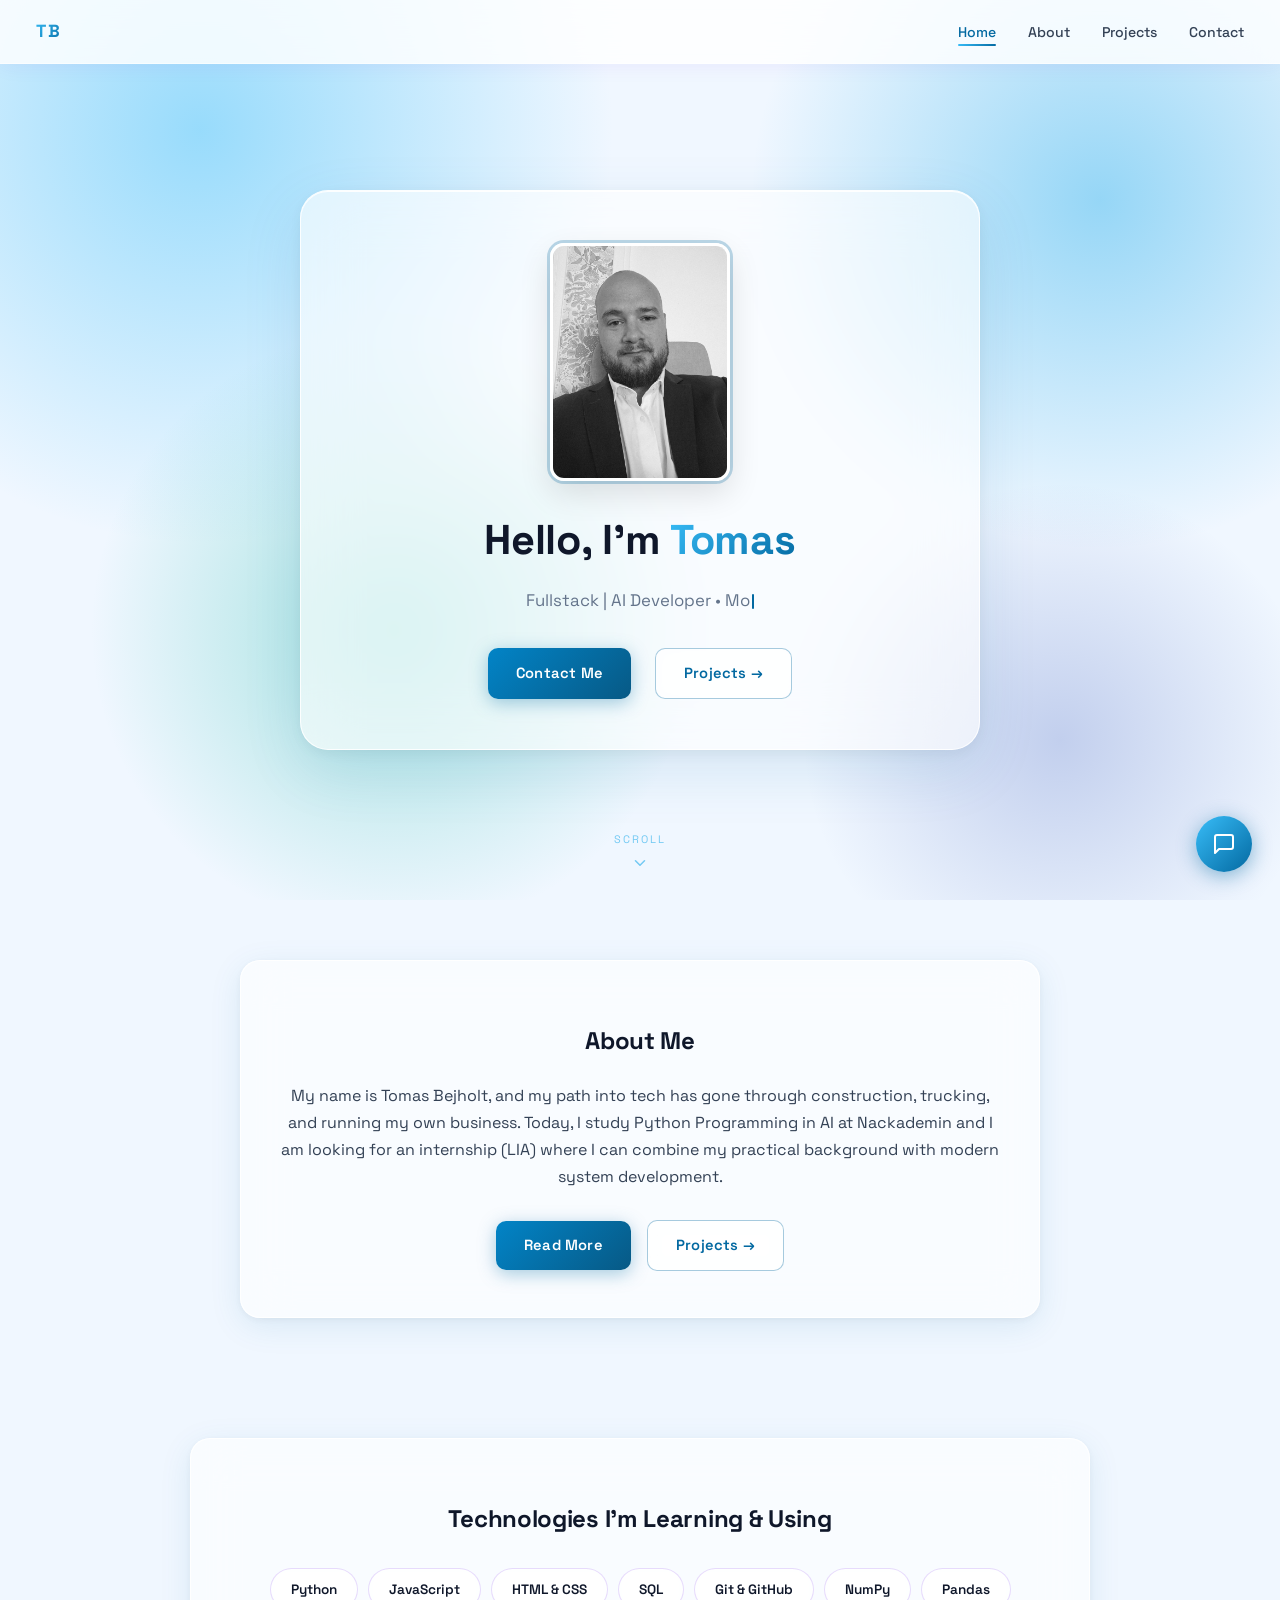
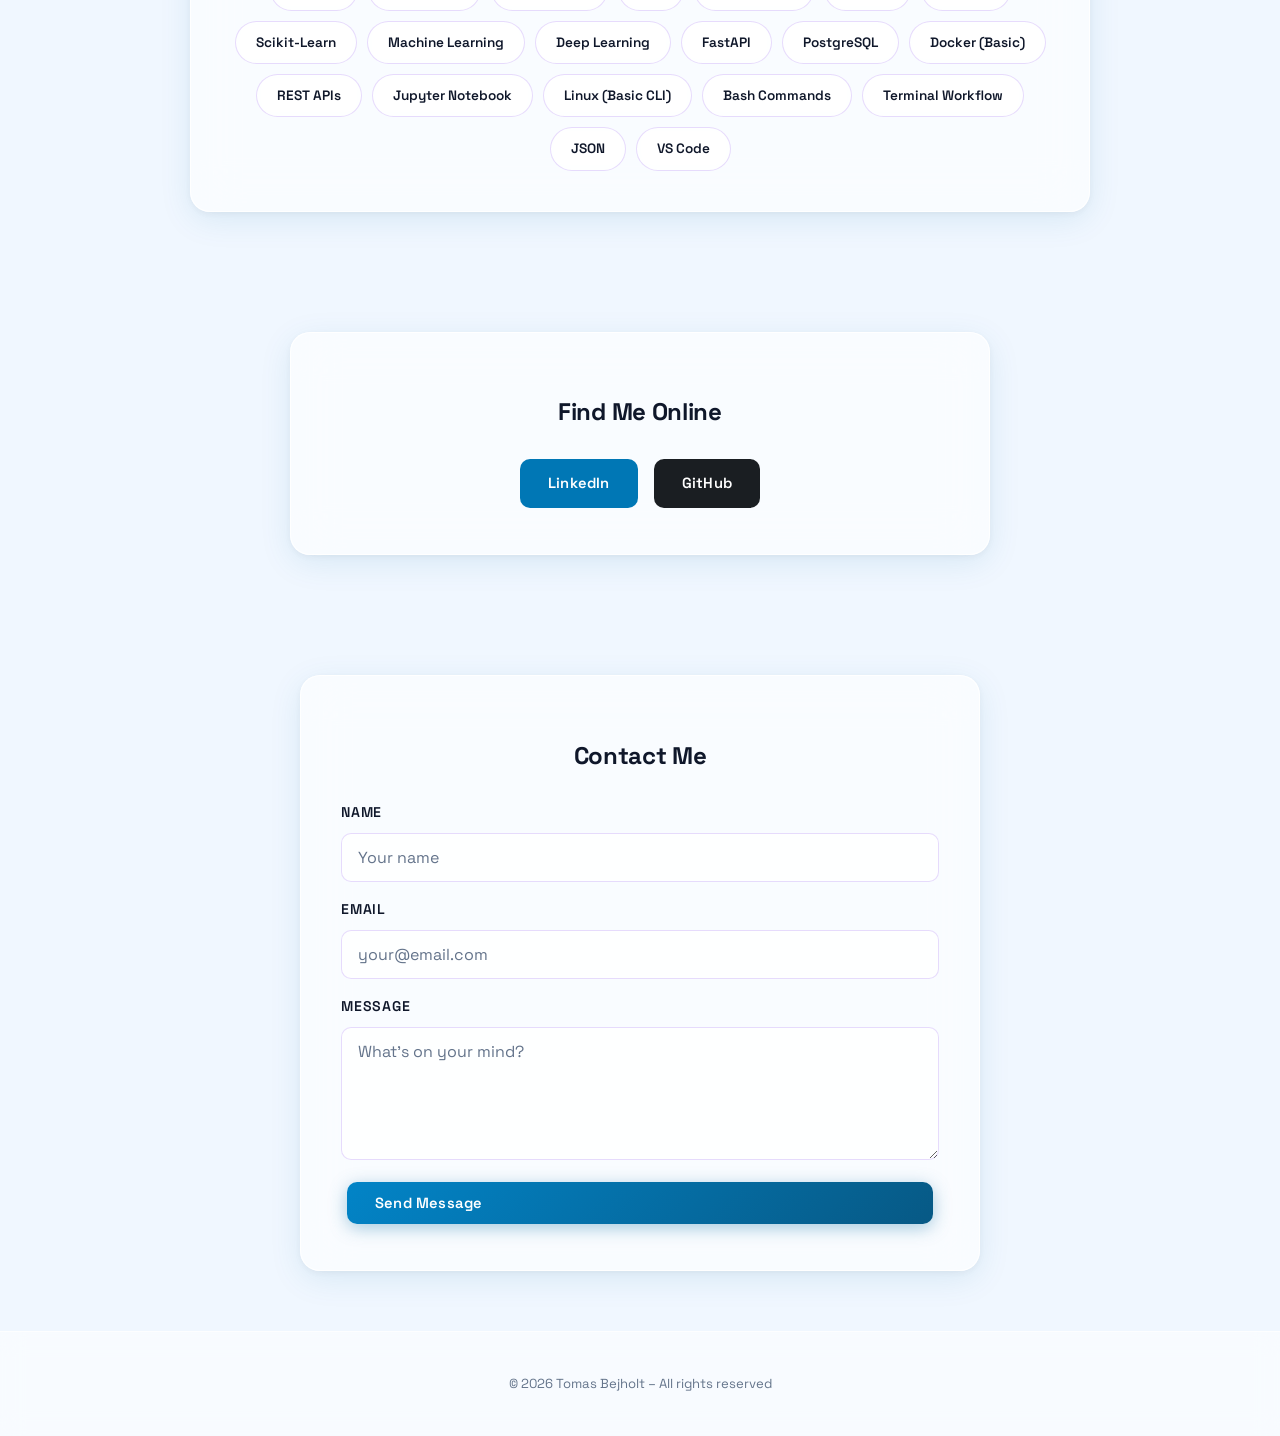
==== commit 789e1101: "perf: wake up Render backend on page load for instant projects data Co-Authored-By: Claude Sonnet 4." ====
--- a/frontend/index.html
+++ b/frontend/index.html
@@ -168,6 +168,10 @@
         }, 38);
       }, 500);
     </script>
+    <script>
+      // Wake up Render backend silently so weather + scores load instantly on Projects page
+      fetch('https://portfolio-wivy.onrender.com/api/scores?mode=easy').catch(() => {});
+    </script>
     <script src="chat-widget.js"></script>
   </body>
 </html>
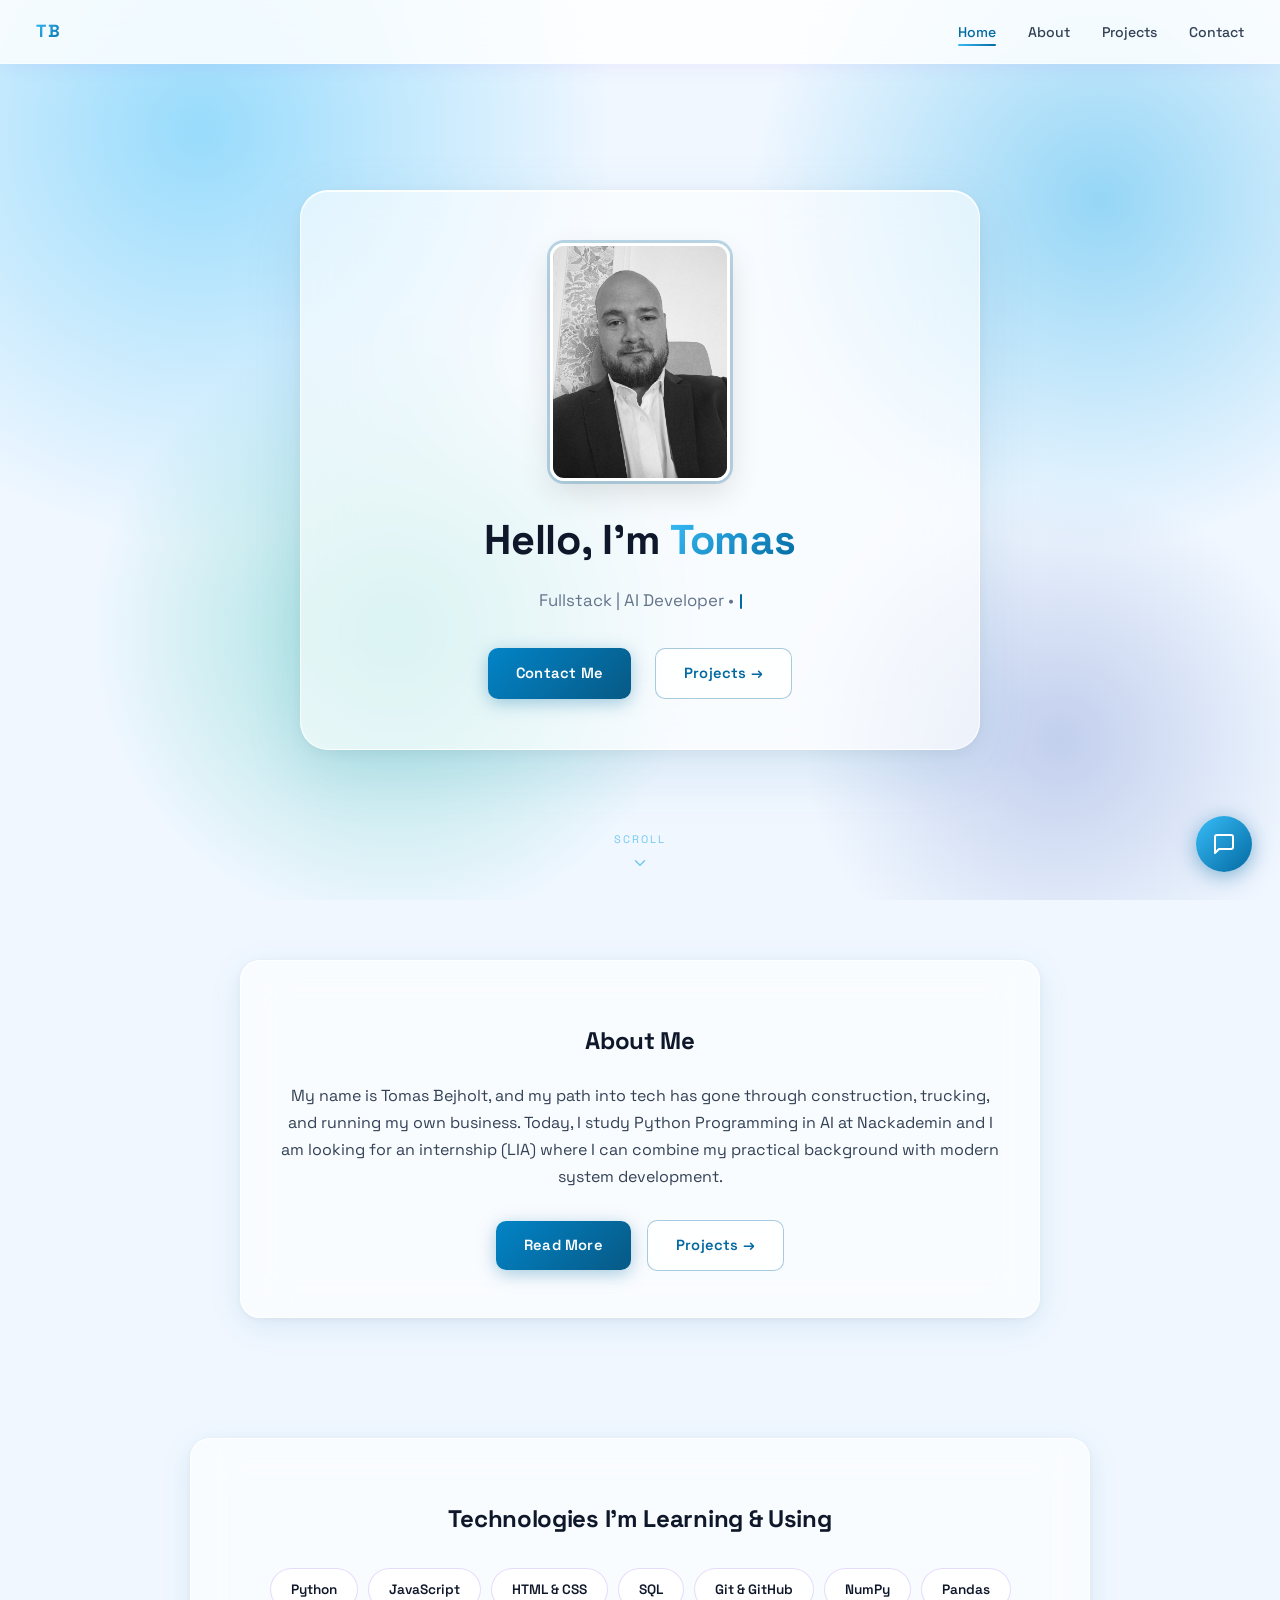
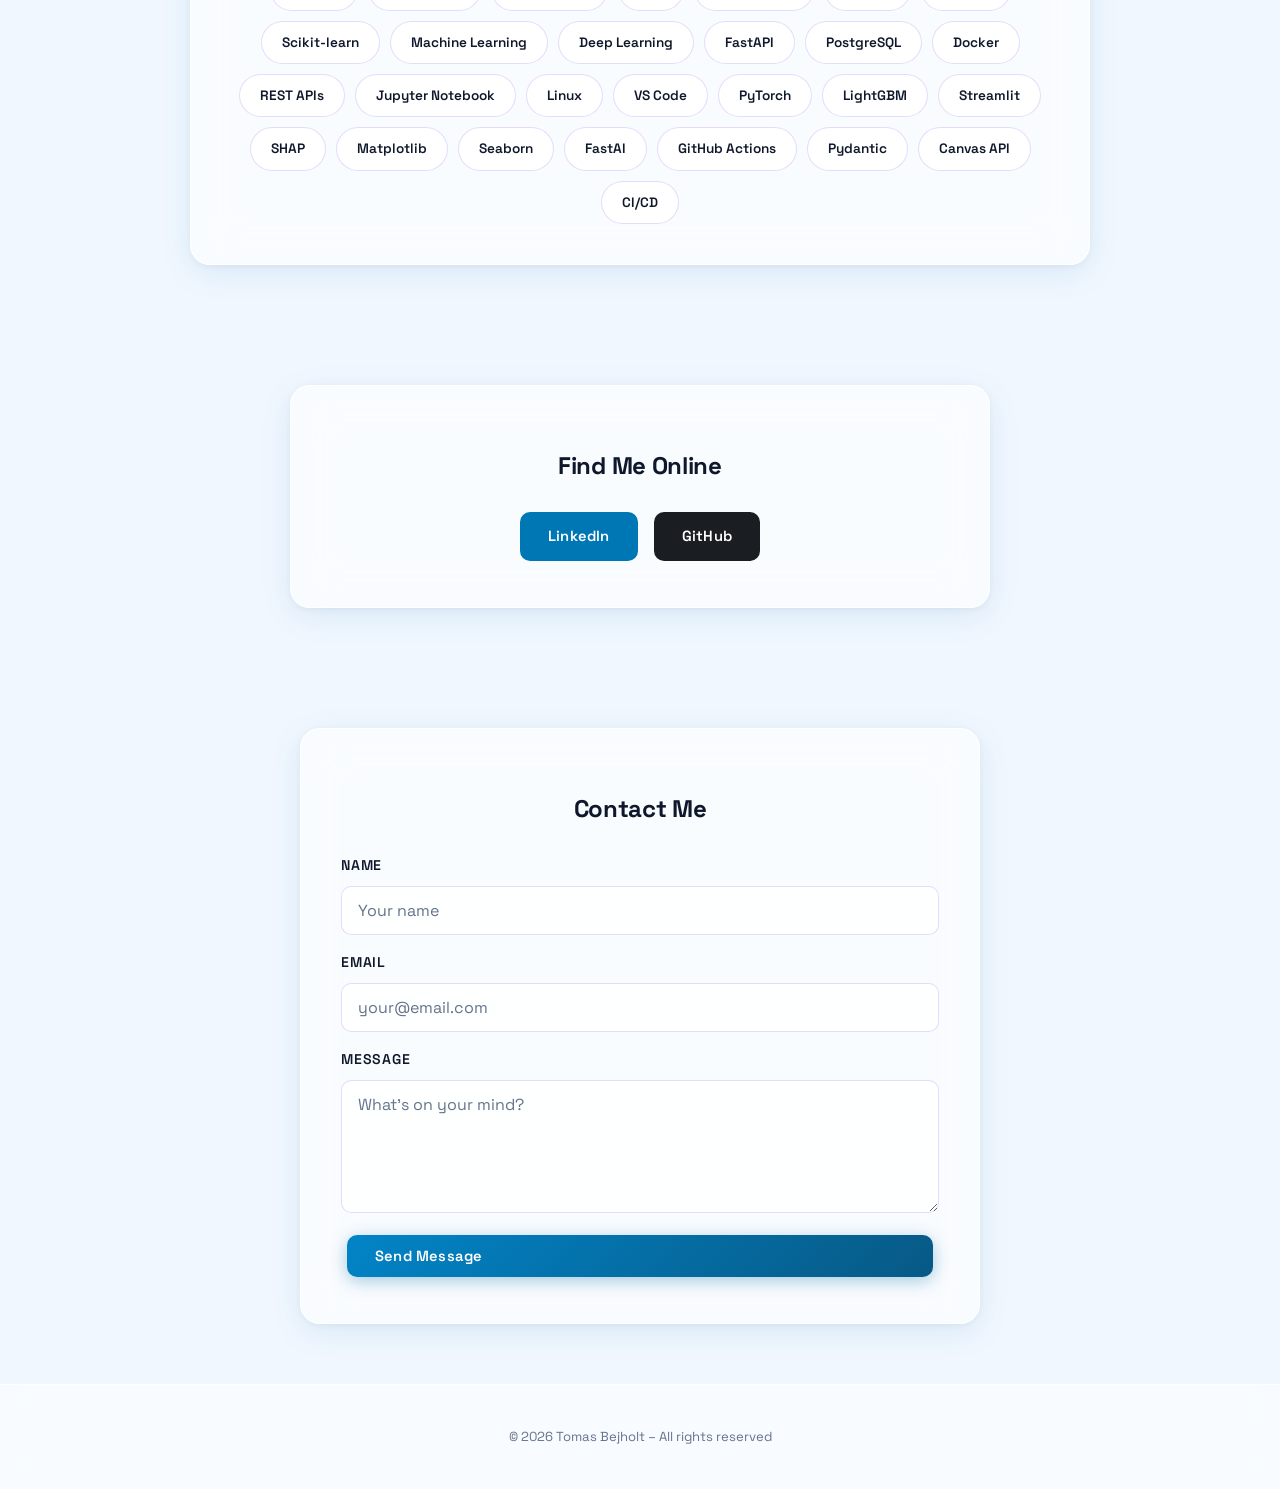
==== commit 540a9e1c: "fix: update skills list and button spacing - Add PyTorch, LightGBM, Streamlit, SHAP, Matplotlib, Sea" ====
--- a/frontend/index.html
+++ b/frontend/index.html
@@ -86,19 +86,27 @@
           <div class="skill-card">Git &amp; GitHub</div>
           <div class="skill-card">NumPy</div>
           <div class="skill-card">Pandas</div>
-          <div class="skill-card">Scikit‑Learn</div>
+          <div class="skill-card">Scikit-learn</div>
           <div class="skill-card">Machine Learning</div>
           <div class="skill-card">Deep Learning</div>
           <div class="skill-card">FastAPI</div>
           <div class="skill-card">PostgreSQL</div>
-          <div class="skill-card">Docker (Basic)</div>
+          <div class="skill-card">Docker</div>
           <div class="skill-card">REST APIs</div>
           <div class="skill-card">Jupyter Notebook</div>
-          <div class="skill-card">Linux (Basic CLI)</div>
-          <div class="skill-card">Bash Commands</div>
-          <div class="skill-card">Terminal Workflow</div>
-          <div class="skill-card">JSON</div>
+          <div class="skill-card">Linux</div>
           <div class="skill-card">VS Code</div>
+          <div class="skill-card">PyTorch</div>
+          <div class="skill-card">LightGBM</div>
+          <div class="skill-card">Streamlit</div>
+          <div class="skill-card">SHAP</div>
+          <div class="skill-card">Matplotlib</div>
+          <div class="skill-card">Seaborn</div>
+          <div class="skill-card">FastAI</div>
+          <div class="skill-card">GitHub Actions</div>
+          <div class="skill-card">Pydantic</div>
+          <div class="skill-card">Canvas API</div>
+          <div class="skill-card">CI/CD</div>
         </div>
       </div>
     </section>
--- a/frontend/style.css
+++ b/frontend/style.css
@@ -863,6 +863,7 @@
 
 .gtl-card-footer {
   margin-top: auto;
+  padding-top: 14px;
 }
 
 .gtl-widget {
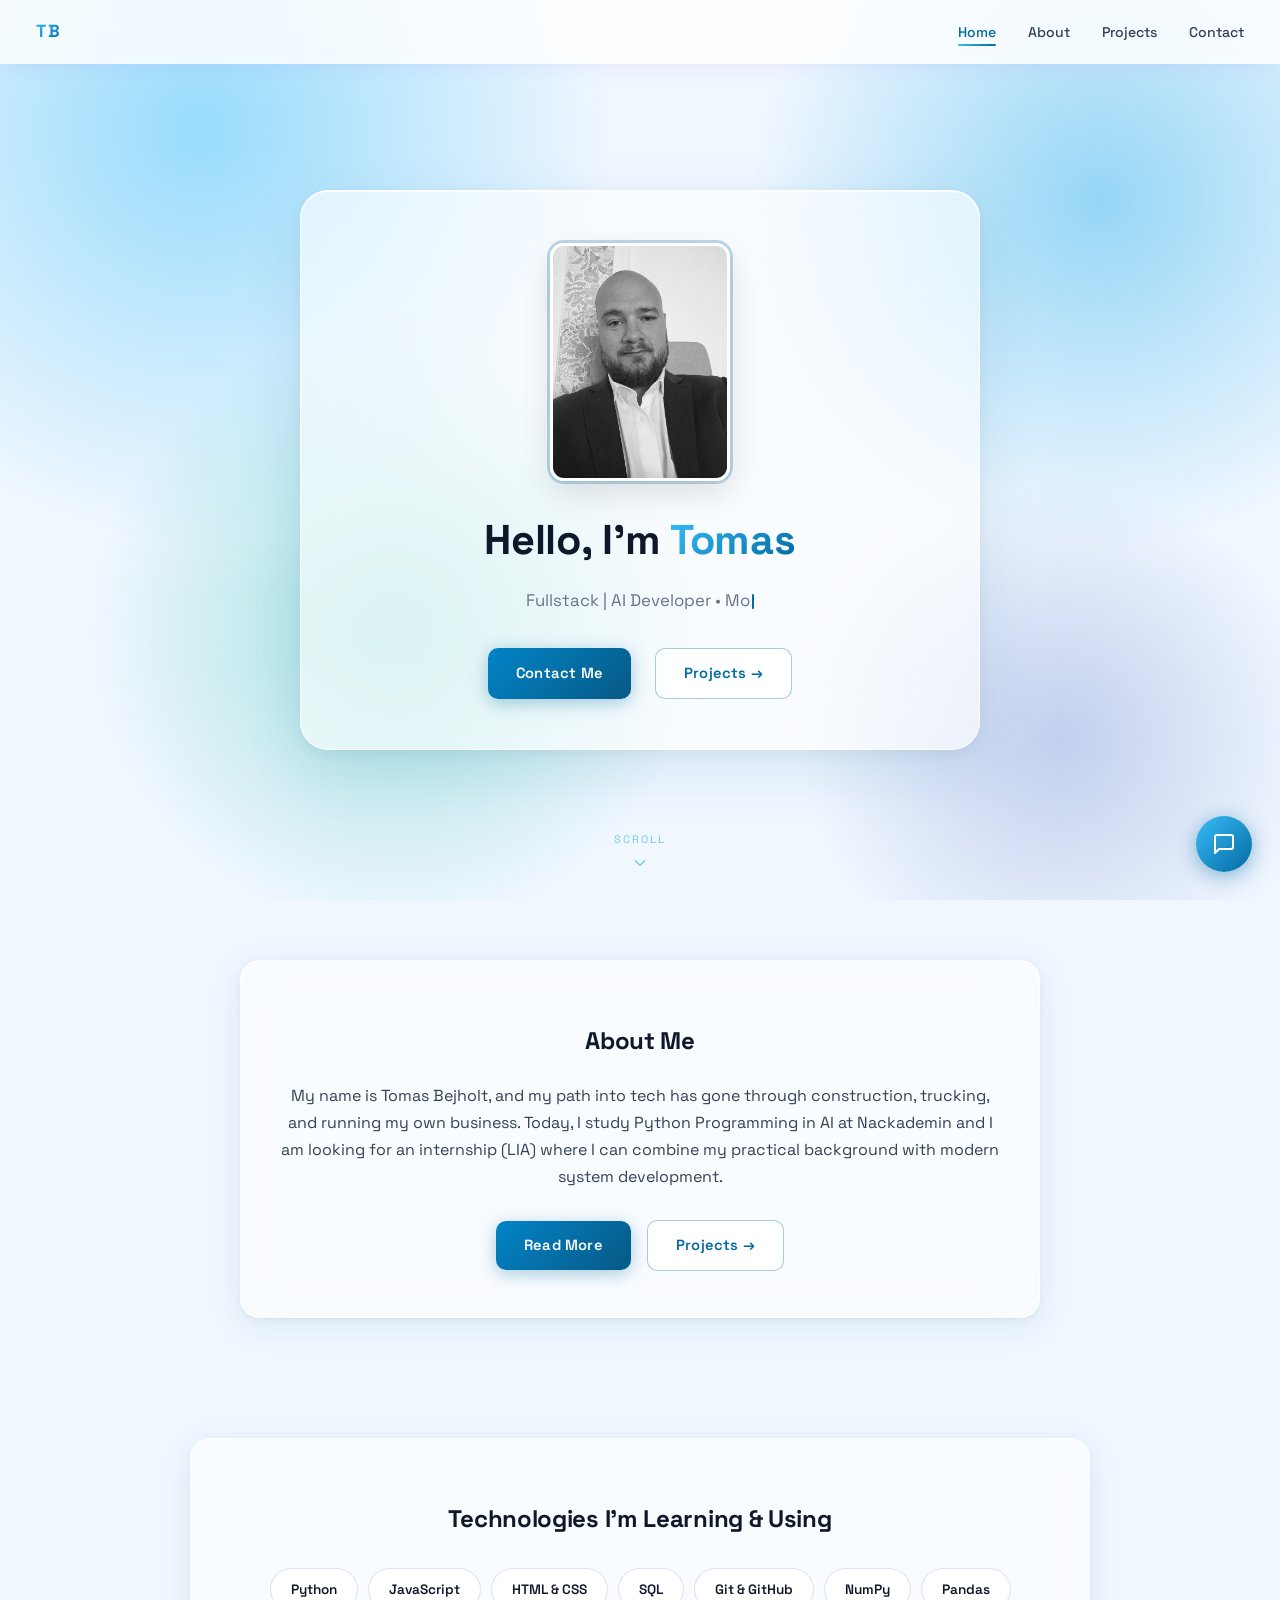
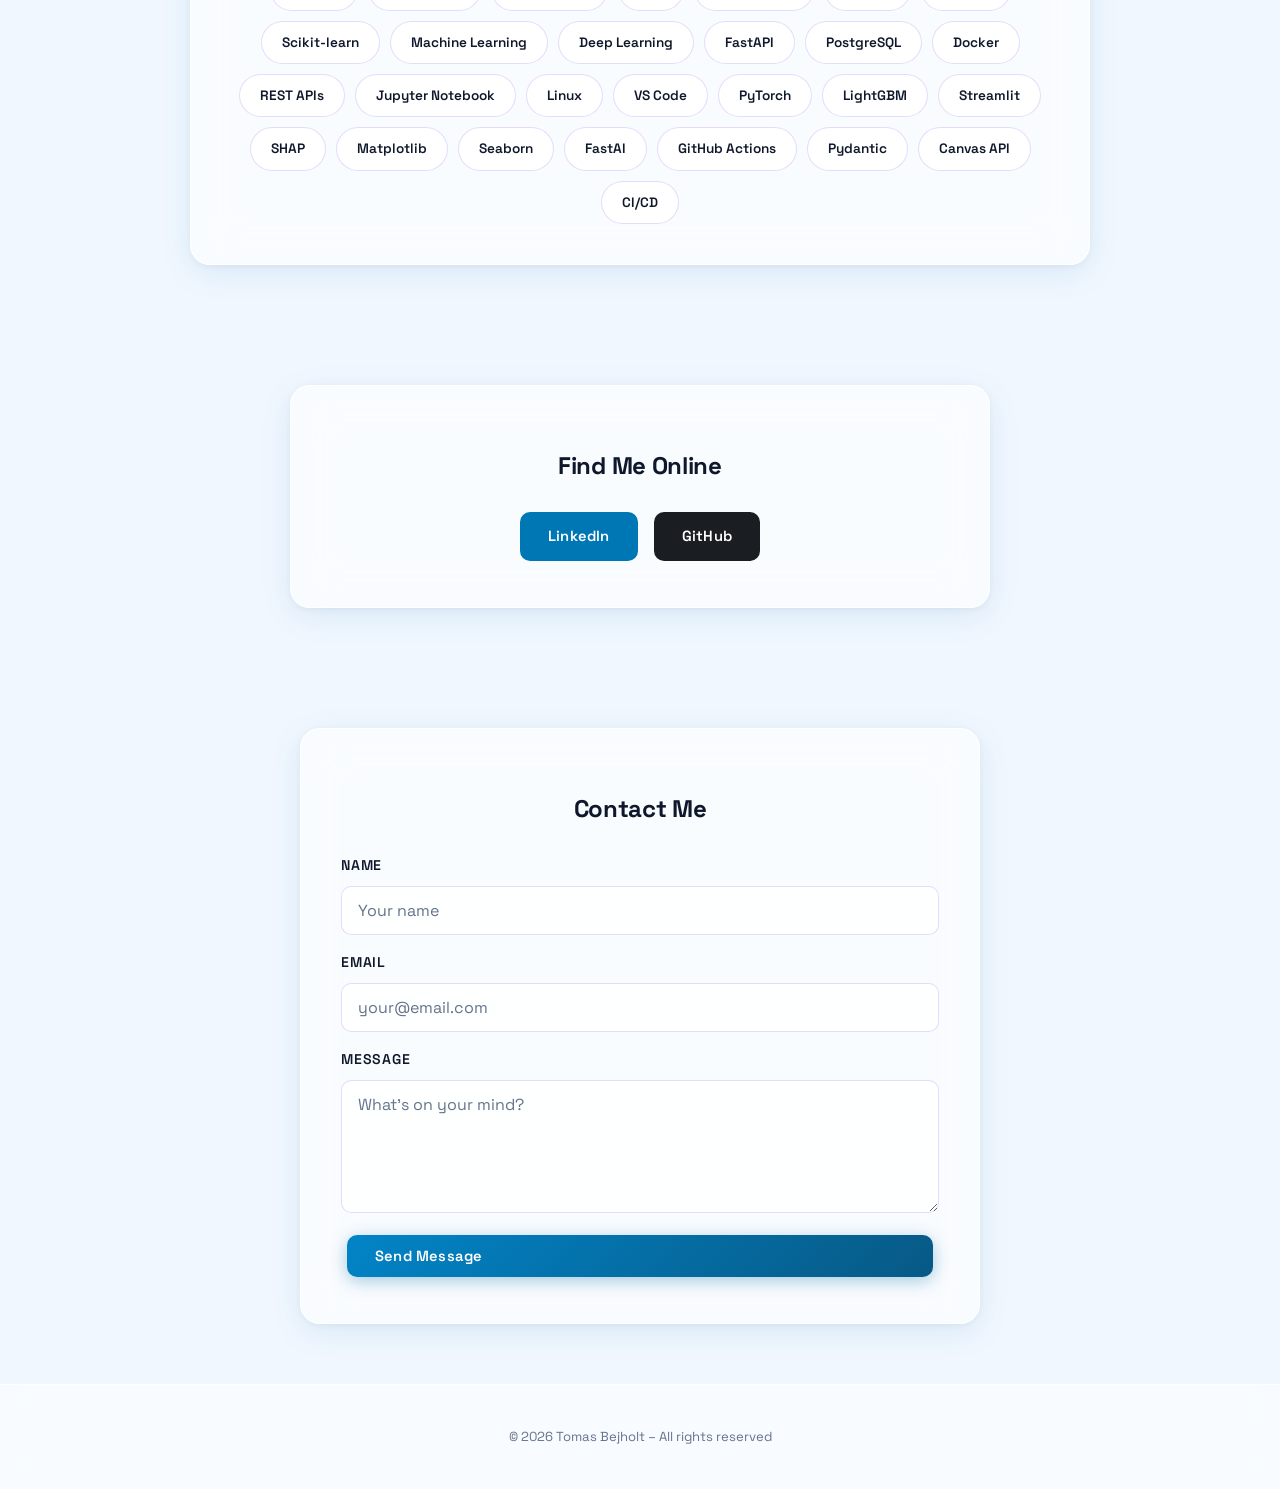
==== commit 5e1fb9b5: "feat: analytics tracking - visitor dashboard with 5-click trigger" ====
--- a/frontend/index.html
+++ b/frontend/index.html
@@ -142,6 +142,7 @@
     <footer>
       <p>© 2026 Tomas Bejholt – All rights reserved</p>
     </footer>
+    <button id="analytics-trigger" aria-hidden="true" tabindex="-1"></button>
 
     <script>
       // Hamburger
@@ -181,5 +182,6 @@
       fetch('https://portfolio-wivy.onrender.com/api/scores?mode=easy').catch(() => {});
     </script>
     <script src="chat-widget.js"></script>
+    <script src="tracker.js"></script>
   </body>
 </html>
--- a/frontend/style.css
+++ b/frontend/style.css
@@ -440,10 +440,6 @@
 .github-btn:hover,
 .github-btn:hover:visited    { background: #0d1117; transform: translateY(-2px); box-shadow: 0 6px 20px rgba(0,0,0,0.3); color: #fff; }
 
-.discord-btn                 { background: #5865f2; color: #fff; }
-.discord-btn:visited         { color: #fff; }
-.discord-btn:hover,
-.discord-btn:hover:visited   { background: #404eed; transform: translateY(-2px); box-shadow: 0 6px 20px rgba(88, 101, 242, 0.4); color: #fff; }
 
 /* Back / plain */
 .btn:not(.btn-primary):not(.btn-ghost):not(.linkedin-btn):not(.github-btn):not(.discord-btn):not(.game-btn) {
@@ -720,15 +716,6 @@
   box-shadow: 0 20px 50px rgba(3, 105, 161, 0.16), 0 4px 12px rgba(0,0,0,0.06);
 }
 
-.project-card--dim {
-  opacity: 0.5;
-  border-style: dashed;
-  border-color: rgba(3, 105, 161, 0.2);
-}
-.project-card--dim:hover {
-  transform: none;
-  box-shadow: var(--glass-shadow);
-}
 
 .project-card-header {
   padding: 22px 24px 14px;
@@ -803,6 +790,8 @@
   background-position: center;
   opacity: 0;
   transition: opacity 0.8s ease;
+  will-change: opacity;
+  transform: translateZ(0);
 }
 
 .gtl-slide.active {
@@ -1096,6 +1085,99 @@
 .project-links .btn { margin: 0; }
 
 /* =========================
+   UNDER DEVELOPMENT SECTION
+   ========================= */
+
+.wip-section {
+  max-width: 860px;
+  margin: 0 auto 60px;
+  padding: 0 24px;
+}
+
+.wip-section-heading {
+  display: flex;
+  align-items: center;
+  gap: 10px;
+  font-size: 0.75rem;
+  font-weight: 700;
+  letter-spacing: 2px;
+  text-transform: uppercase;
+  color: var(--muted);
+  margin-bottom: 20px;
+}
+
+.wip-section-dot {
+  width: 8px;
+  height: 8px;
+  border-radius: 50%;
+  background: #f59e0b;
+  box-shadow: 0 0 0 0 rgba(245, 158, 11, 0.5);
+  animation: wip-pulse 2s ease-in-out infinite;
+  flex-shrink: 0;
+}
+
+@keyframes wip-pulse {
+  0%, 100% { box-shadow: 0 0 0 0 rgba(245, 158, 11, 0.5); }
+  50%       { box-shadow: 0 0 0 6px rgba(245, 158, 11, 0); }
+}
+
+.project-card--wip {
+  border-style: dashed;
+  border-color: rgba(245, 158, 11, 0.3);
+  opacity: 0.92;
+}
+
+.project-card--wip:hover {
+  border-color: rgba(245, 158, 11, 0.5);
+  opacity: 1;
+}
+
+.wip-header-row {
+  display: flex;
+  align-items: center;
+  gap: 10px;
+  flex-wrap: wrap;
+  margin-bottom: 10px;
+}
+
+.wip-header-row .project-tag { margin-bottom: 0; }
+
+.wip-badge {
+  font-size: 0.65rem;
+  font-weight: 700;
+  letter-spacing: 1px;
+  text-transform: uppercase;
+  color: #f59e0b;
+  background: rgba(245, 158, 11, 0.1);
+  border: 1px solid rgba(245, 158, 11, 0.3);
+  padding: 3px 10px;
+  border-radius: 4px;
+}
+
+.wip-notice {
+  display: flex;
+  align-items: flex-start;
+  gap: 8px;
+  font-size: 0.78rem;
+  color: var(--muted);
+  background: rgba(245, 158, 11, 0.06);
+  border: 1px solid rgba(245, 158, 11, 0.18);
+  border-radius: 8px;
+  padding: 10px 14px;
+  margin: 14px 0 18px;
+  line-height: 1.5;
+}
+
+.wip-notice svg {
+  width: 15px;
+  height: 15px;
+  flex-shrink: 0;
+  margin-top: 1px;
+  color: #f59e0b;
+  stroke: #f59e0b;
+}
+
+/* =========================
    SNAKE GAME
    ========================= */
 
@@ -1114,7 +1196,24 @@
   color: var(--muted);
   letter-spacing: 0.8px;
   text-transform: uppercase;
-}
+  align-items: center;
+}
+
+.quit-btn {
+  margin-left: auto;
+  background: none;
+  border: 1px solid rgba(100, 116, 139, 0.35);
+  color: var(--muted);
+  font-size: 0.72rem;
+  font-weight: 600;
+  letter-spacing: 0.8px;
+  text-transform: uppercase;
+  padding: 3px 10px;
+  border-radius: 6px;
+  cursor: pointer;
+  transition: border-color 0.15s, color 0.15s;
+}
+.quit-btn:hover { border-color: #ef4444; color: #ef4444; }
 
 .score-val {
   color: var(--accent);
@@ -1271,15 +1370,6 @@
 .touch-right { top: 20%;  right: 0;  width: 33%; height: 60%; }
 
 /* ── Leaderboard ── */
-.name-entry {
-  display: none;
-  gap: 8px;
-  align-items: center;
-  justify-content: center;
-  margin-top: 10px;
-  flex-wrap: wrap;
-}
-
 .name-input {
   background: rgba(255, 255, 255, 0.08);
   border: 1px solid rgba(139, 92, 246, 0.4);
@@ -1367,46 +1457,10 @@
   align-items: center;
 }
 
-/* =========================
-   MORE WORK SECTION
-   ========================= */
-
-.more-work-section {
-  max-width: 1060px;
-  margin: 0 auto;
-  padding: 0 24px 80px;
-}
-
-.more-work-header {
-  display: flex;
-  align-items: center;
-  gap: 16px;
-  margin-bottom: 24px;
-}
-
-.more-work-header::before,
-.more-work-header::after {
-  content: '';
-  flex: 1;
-  height: 1px;
-  background: var(--glass-border);
-}
-
-.more-work-label {
-  font-size: 0.7rem;
-  font-weight: 700;
-  letter-spacing: 2px;
-  text-transform: uppercase;
-  color: var(--muted);
-  white-space: nowrap;
-}
-
-.more-work-grid {
-  display: grid;
-  grid-template-columns: repeat(auto-fill, minmax(340px, 1fr));
-  gap: 24px;
-  align-items: start;
-}
+
+/* =========================
+   MW CARD (Churn Prediction)
+   ========================= */
 
 .mw-card {
   background: var(--glass-bg);
@@ -1735,8 +1789,7 @@
     padding: 0 16px 60px;
   }
 
-  .more-work-section { padding: 0 16px 60px; }
-  .more-work-grid { grid-template-columns: 1fr; }
+
 }
 
 @media (max-width: 540px) {
@@ -1810,6 +1863,7 @@
   transform: translateY(16px) scale(0.97);
   pointer-events: none;
   transition: opacity 0.25s ease, transform 0.25s ease;
+  font-family: 'Inter', sans-serif;
 }
 
 #cw-panel.cw-open {
@@ -1858,9 +1912,8 @@
   overflow-y: auto;
   padding: 16px;
   display: flex;
-  flex-direction: column;
+  flex-direction: column-reverse;
   gap: 10px;
-  scroll-behavior: smooth;
 }
 
 .cw-msg {
@@ -1927,6 +1980,31 @@
 #cw-send:disabled { opacity: 0.5; cursor: default; }
 #cw-send svg { width: 16px; height: 16px; }
 
+.cw-typing {
+  display: flex;
+  align-items: center;
+  gap: 5px;
+  padding: 10px 14px;
+  min-height: 36px;
+}
+
+.cw-typing span {
+  display: block;
+  width: 7px;
+  height: 7px;
+  border-radius: 50%;
+  background: var(--accent);
+  animation: cw-wave 1.1s ease-in-out infinite;
+}
+
+.cw-typing span:nth-child(2) { animation-delay: 0.18s; }
+.cw-typing span:nth-child(3) { animation-delay: 0.36s; }
+
+@keyframes cw-wave {
+  0%, 60%, 100% { transform: translateY(0); opacity: 0.5; }
+  30%            { transform: translateY(-7px); opacity: 1; }
+}
+
 @media (max-width: 480px) {
   #cw-panel {
     right: 12px;
@@ -1935,3 +2013,372 @@
   }
   #cw-bubble { right: 16px; bottom: 20px; }
 }
+
+/* =========================
+   KRISCENTRAL CARD
+   ========================= */
+
+.kris-card {
+  background:
+    radial-gradient(ellipse at 10% 0%, rgba(230,57,70,0.10) 0%, transparent 50%),
+    radial-gradient(ellipse at 90% 100%, rgba(100,10,20,0.12) 0%, transparent 50%),
+    linear-gradient(rgba(230,57,70,0.025) 1px, transparent 1px),
+    linear-gradient(90deg, rgba(230,57,70,0.025) 1px, transparent 1px),
+    #090d18;
+  background-size: 100% 100%, 100% 100%, 48px 48px, 48px 48px;
+  border: 1px solid rgba(230,57,70,0.20);
+  border-top: 2px solid #e63946;
+  border-radius: var(--radius);
+  overflow: hidden;
+  transition: transform 0.3s ease, box-shadow 0.3s ease;
+  box-shadow: 0 8px 40px rgba(230,57,70,0.08), 0 2px 8px rgba(0,0,0,0.3);
+}
+
+.kris-card:hover {
+  transform: translateY(-4px);
+  box-shadow: 0 20px 60px rgba(230,57,70,0.14), 0 4px 16px rgba(0,0,0,0.4);
+}
+
+.kris-card-inner {
+  display: grid;
+  grid-template-columns: 1fr 1fr;
+  gap: 0;
+}
+
+.kris-left {
+  padding: 28px 28px 24px;
+  border-right: 1px solid rgba(230,57,70,0.12);
+}
+
+.kris-right {
+  padding: 28px 28px 24px;
+}
+
+.kris-eyebrow {
+  display: flex;
+  align-items: center;
+  gap: 8px;
+  font-size: 0.62rem;
+  letter-spacing: 0.2em;
+  text-transform: uppercase;
+  color: #e63946;
+  font-family: monospace;
+  margin-bottom: 10px;
+}
+
+.kris-dot-blink {
+  width: 6px;
+  height: 6px;
+  border-radius: 50%;
+  background: #3fb950;
+  box-shadow: 0 0 7px #3fb950;
+  flex-shrink: 0;
+  animation: kris-blink 2s infinite;
+}
+
+@keyframes kris-blink {
+  0%, 100% { opacity: 1; }
+  50%       { opacity: 0.25; }
+}
+
+.kris-tag {
+  background: rgba(230,57,70,0.08) !important;
+  color: rgba(230,57,70,0.75) !important;
+  border: 1px solid rgba(230,57,70,0.18) !important;
+}
+
+.kris-title {
+  margin: 10px 0 12px;
+  font-size: 1.15rem;
+  color: #e6edf3;
+  letter-spacing: -0.2px;
+}
+
+.kris-desc {
+  font-size: 0.87rem;
+  line-height: 1.75;
+  color: #8b949e;
+  margin: 0 0 20px;
+}
+
+.kris-sources-grid {
+  display: grid;
+  grid-template-columns: 1fr 1fr;
+  gap: 8px;
+}
+
+.kris-source {
+  display: flex;
+  align-items: center;
+  gap: 7px;
+  font-size: 0.75rem;
+  color: #8b949e;
+  font-family: monospace;
+}
+
+.ks-dot {
+  width: 6px;
+  height: 6px;
+  border-radius: 50%;
+  flex-shrink: 0;
+}
+.ks-red    { background: #e63946; box-shadow: 0 0 6px rgba(230,57,70,0.6); }
+.ks-orange { background: #f4845f; box-shadow: 0 0 6px rgba(244,132,95,0.5); }
+.ks-yellow { background: #e3b341; box-shadow: 0 0 6px rgba(227,179,65,0.5); }
+
+.kris-section-label {
+  font-size: 0.6rem;
+  letter-spacing: 0.18em;
+  text-transform: uppercase;
+  color: rgba(230,57,70,0.6);
+  font-family: monospace;
+  margin-bottom: 10px;
+}
+
+.kris-features {
+  list-style: none;
+  padding: 0;
+  margin: 0 0 0;
+  display: flex;
+  flex-direction: column;
+  gap: 8px;
+}
+
+.kris-features li {
+  display: flex;
+  align-items: flex-start;
+  gap: 8px;
+  font-size: 0.83rem;
+  color: #8b949e;
+  line-height: 1.5;
+}
+
+.kris-chevron {
+  color: #e63946;
+  font-size: 1rem;
+  line-height: 1.4;
+  flex-shrink: 0;
+}
+
+.kris-stack {
+  display: flex;
+  flex-wrap: wrap;
+  gap: 6px;
+}
+
+.kris-pill {
+  font-size: 0.7rem;
+  font-family: monospace;
+  padding: 3px 9px;
+  border-radius: 3px;
+  background: rgba(230,57,70,0.07);
+  border: 1px solid rgba(230,57,70,0.18);
+  color: rgba(230,57,70,0.8);
+  letter-spacing: 0.04em;
+}
+
+.kris-card-footer {
+  padding: 14px 28px 24px;
+  border-top: 1px solid rgba(230,57,70,0.10);
+  display: flex;
+  gap: 10px;
+  align-items: center;
+}
+
+.kris-live-btn {
+  display: inline-flex;
+  align-items: center;
+  gap: 6px;
+  padding: 8px 18px;
+  font-size: 0.78rem;
+  font-family: monospace;
+  letter-spacing: 0.08em;
+  text-transform: uppercase;
+  color: #e63946;
+  border: 1px solid rgba(230,57,70,0.55);
+  border-radius: 3px;
+  text-decoration: none;
+  transition: background 0.2s, box-shadow 0.2s, border-color 0.2s;
+}
+
+.kris-live-btn:hover {
+  background: rgba(230,57,70,0.10);
+  box-shadow: 0 0 18px rgba(230,57,70,0.22);
+  border-color: #e63946;
+}
+
+.kris-ghost-btn {
+  display: inline-flex;
+  align-items: center;
+  padding: 8px 18px;
+  font-size: 0.78rem;
+  font-family: monospace;
+  letter-spacing: 0.08em;
+  text-transform: uppercase;
+  color: #8b949e;
+  border: 1px solid rgba(139,148,158,0.3);
+  border-radius: 3px;
+  text-decoration: none;
+  transition: background 0.2s, border-color 0.2s, color 0.2s;
+}
+
+.kris-ghost-btn:hover {
+  background: rgba(139,148,158,0.08);
+  border-color: rgba(139,148,158,0.55);
+  color: #e6edf3;
+}
+
+@media (max-width: 768px) {
+  .kris-card-inner {
+    grid-template-columns: 1fr;
+  }
+  .kris-left {
+    border-right: none;
+    border-bottom: 1px solid rgba(230,57,70,0.12);
+    padding-bottom: 20px;
+  }
+}
+
+/* =========================
+   ANALYTICS TRIGGER & DASHBOARD
+   ========================= */
+
+#analytics-trigger {
+  position: fixed;
+  bottom: 0;
+  left: 0;
+  width: 40px;
+  height: 40px;
+  cursor: default;
+  z-index: 9999;
+  background: transparent;
+  border: none;
+}
+
+#analytics-overlay {
+  position: fixed;
+  inset: 0;
+  background: rgba(0, 0, 0, 0.6);
+  backdrop-filter: blur(6px);
+  z-index: 10000;
+  display: flex;
+  align-items: center;
+  justify-content: center;
+  padding: 20px;
+}
+
+.an-panel {
+  background: var(--glass-bg);
+  border: 1px solid var(--glass-border);
+  backdrop-filter: blur(24px);
+  -webkit-backdrop-filter: blur(24px);
+  border-radius: var(--radius);
+  box-shadow: 0 32px 80px rgba(0,0,0,0.4);
+  padding: 32px;
+  width: 100%;
+  max-width: 680px;
+  max-height: 85vh;
+  overflow-y: auto;
+  position: relative;
+}
+
+.an-close {
+  position: absolute;
+  top: 16px;
+  right: 16px;
+  background: none;
+  border: none;
+  color: var(--muted);
+  font-size: 1.1rem;
+  cursor: pointer;
+  padding: 4px 8px;
+  border-radius: 6px;
+  transition: background 0.2s;
+}
+.an-close:hover { background: rgba(255,255,255,0.08); }
+
+.an-title {
+  font-size: 1.3rem;
+  font-weight: 700;
+  color: var(--heading);
+  margin: 0 0 24px;
+}
+
+.an-loading {
+  color: var(--muted);
+  text-align: center;
+  padding: 40px 0;
+}
+
+.an-stat-row {
+  display: flex;
+  gap: 16px;
+  margin-bottom: 28px;
+}
+
+.an-stat {
+  flex: 1;
+  background: rgba(3, 105, 161, 0.07);
+  border: 1px solid rgba(3, 105, 161, 0.15);
+  border-radius: 10px;
+  padding: 16px;
+  text-align: center;
+  display: flex;
+  flex-direction: column;
+  gap: 4px;
+}
+
+.an-stat-num {
+  font-size: 2rem;
+  font-weight: 700;
+  color: var(--accent);
+  line-height: 1;
+}
+
+.an-stat-label {
+  font-size: 0.75rem;
+  color: var(--muted);
+  letter-spacing: 0.5px;
+}
+
+.an-section-title {
+  font-size: 0.75rem;
+  font-weight: 700;
+  letter-spacing: 1.5px;
+  text-transform: uppercase;
+  color: var(--muted);
+  margin: 20px 0 8px;
+}
+
+.an-table {
+  width: 100%;
+  border-collapse: collapse;
+  font-size: 0.85rem;
+}
+
+.an-table th {
+  text-align: left;
+  padding: 6px 10px;
+  color: var(--muted);
+  font-weight: 600;
+  font-size: 0.75rem;
+  border-bottom: 1px solid var(--glass-border);
+}
+
+.an-table td {
+  padding: 7px 10px;
+  color: var(--text);
+  border-bottom: 1px solid rgba(255,255,255,0.04);
+}
+
+.an-num {
+  text-align: right;
+  font-weight: 600;
+  color: var(--accent);
+}
+
+.an-vid {
+  color: var(--muted);
+  font-size: 0.78rem;
+  font-family: 'Courier New', monospace;
+}
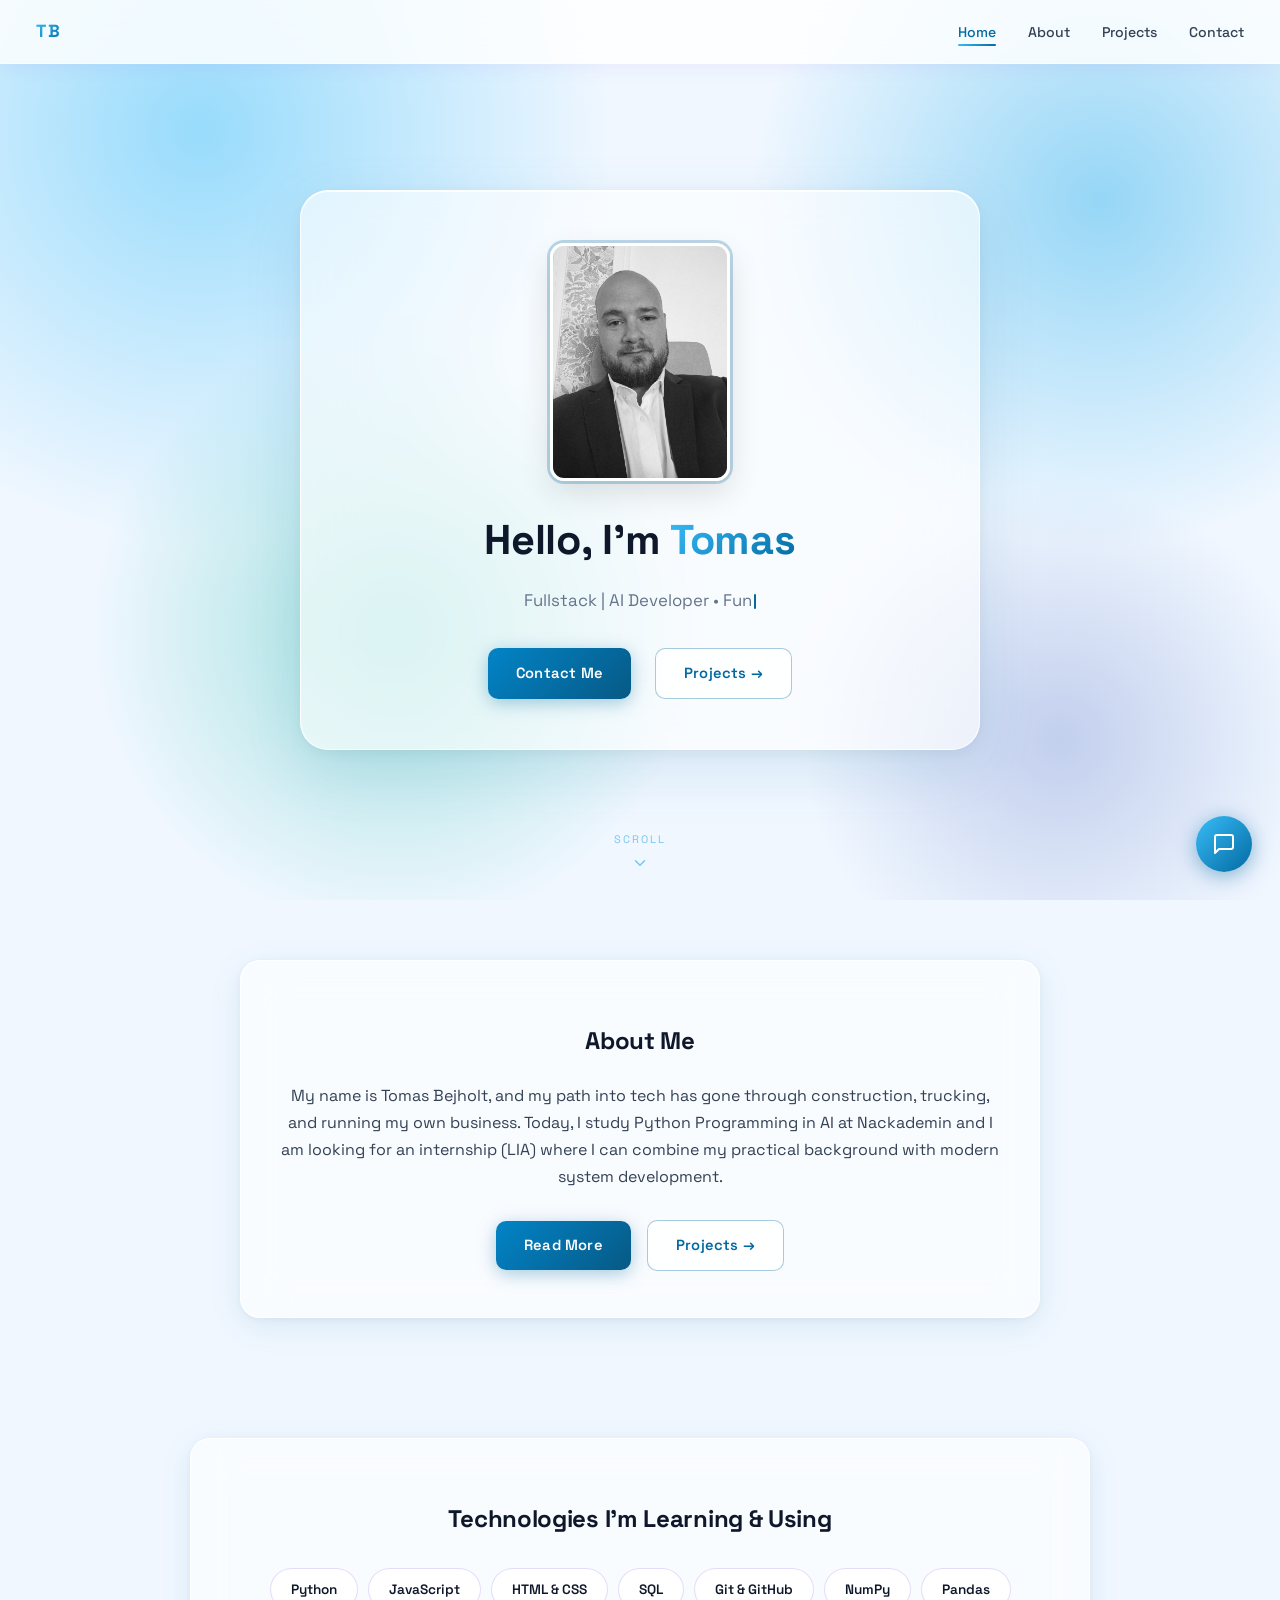
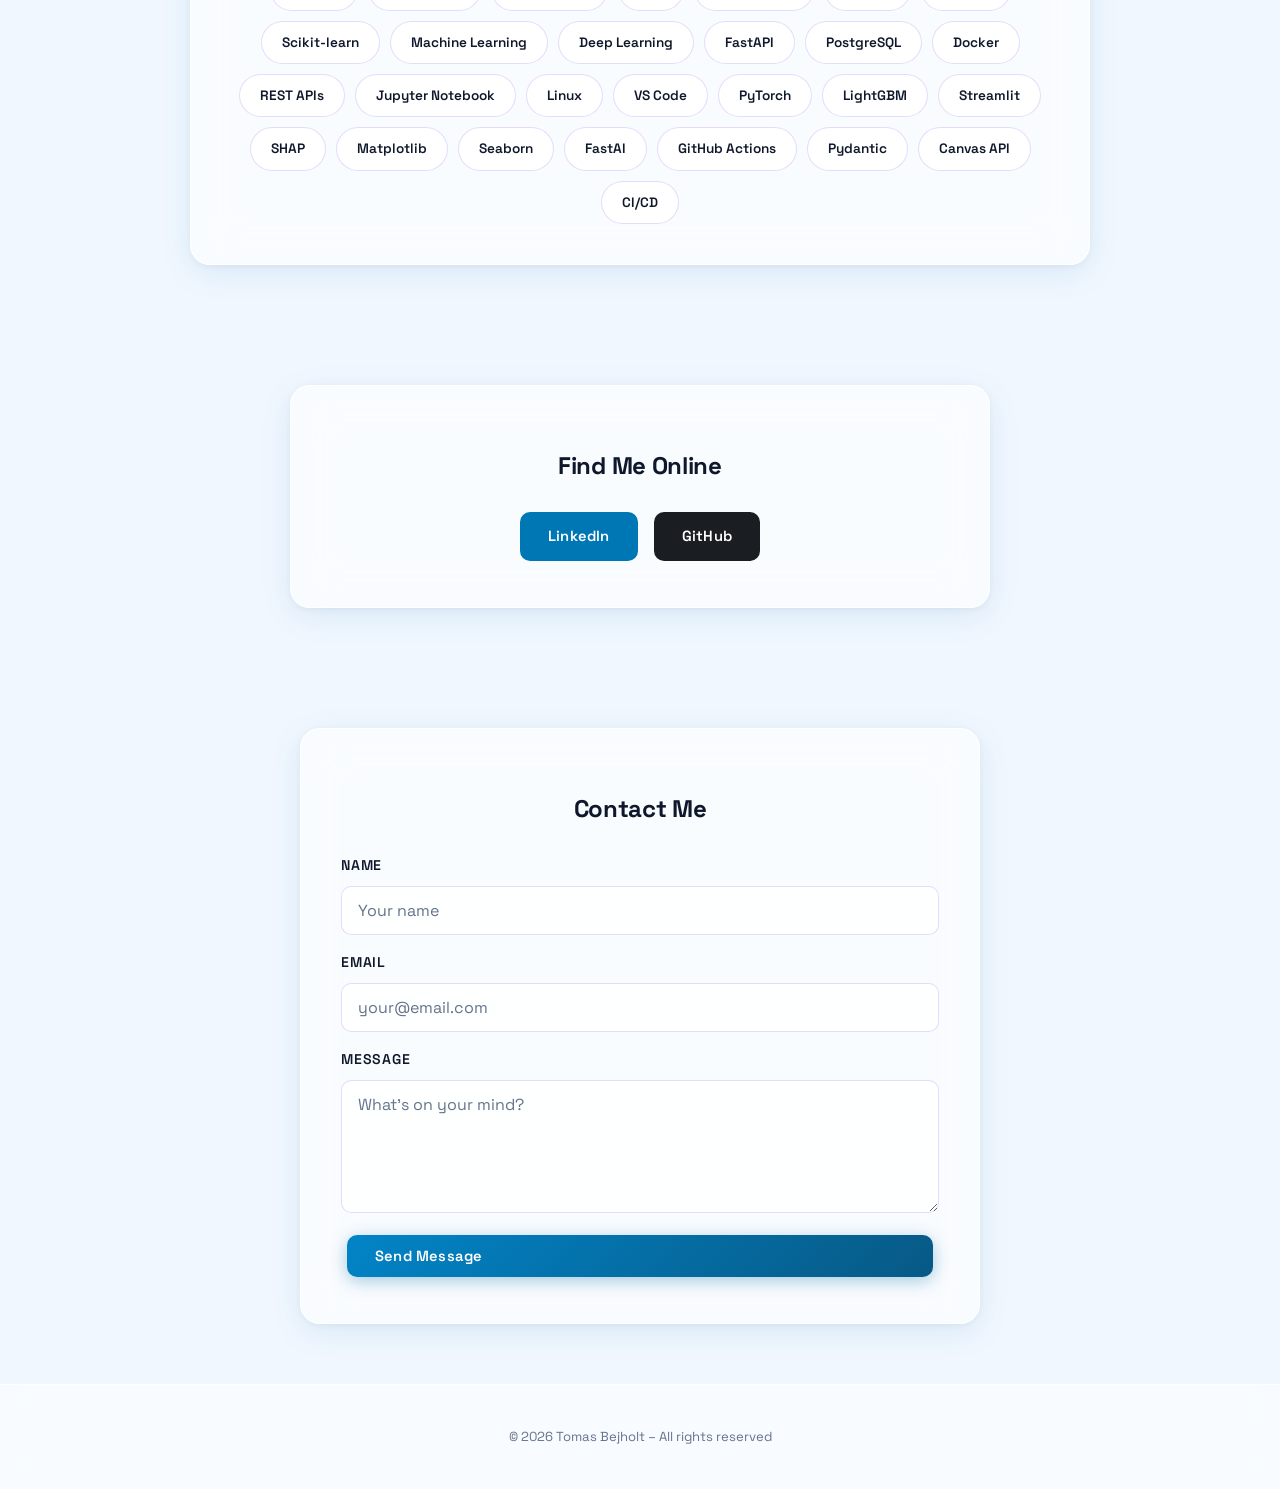
==== commit 3cdfe2e3: "update hero subtitle text" ====
--- a/frontend/index.html
+++ b/frontend/index.html
@@ -165,7 +165,7 @@
 
       // Typing animation
       const subtitleEl = document.querySelector('.hero-subtitle');
-      const text = 'Fullstack | AI Developer • Modern Design Enthusiast';
+      const text = 'Fullstack | AI Developer • Function Meets Form';
       const cursor = document.createElement('span');
       cursor.className = 'typing-cursor';
       subtitleEl.appendChild(cursor);
--- a/frontend/style.css
+++ b/frontend/style.css
@@ -2268,15 +2268,13 @@
 }
 
 .an-panel {
-  background: var(--glass-bg);
-  border: 1px solid var(--glass-border);
-  backdrop-filter: blur(24px);
-  -webkit-backdrop-filter: blur(24px);
+  background: #ffffff;
+  border: 1px solid #e2e8f0;
   border-radius: var(--radius);
-  box-shadow: 0 32px 80px rgba(0,0,0,0.4);
+  box-shadow: 0 20px 60px rgba(0,0,0,0.15);
   padding: 32px;
   width: 100%;
-  max-width: 680px;
+  max-width: 700px;
   max-height: 85vh;
   overflow-y: auto;
   position: relative;
@@ -2288,38 +2286,38 @@
   right: 16px;
   background: none;
   border: none;
-  color: var(--muted);
+  color: #94a3b8;
   font-size: 1.1rem;
   cursor: pointer;
   padding: 4px 8px;
   border-radius: 6px;
   transition: background 0.2s;
 }
-.an-close:hover { background: rgba(255,255,255,0.08); }
+.an-close:hover { background: #f1f5f9; }
 
 .an-title {
   font-size: 1.3rem;
   font-weight: 700;
-  color: var(--heading);
+  color: #0f172a;
   margin: 0 0 24px;
 }
 
 .an-loading {
-  color: var(--muted);
+  color: #64748b;
   text-align: center;
   padding: 40px 0;
 }
 
 .an-stat-row {
   display: flex;
-  gap: 16px;
+  gap: 12px;
   margin-bottom: 28px;
 }
 
 .an-stat {
   flex: 1;
-  background: rgba(3, 105, 161, 0.07);
-  border: 1px solid rgba(3, 105, 161, 0.15);
+  background: #f0f9ff;
+  border: 1px solid #bae6fd;
   border-radius: 10px;
   padding: 16px;
   text-align: center;
@@ -2331,23 +2329,23 @@
 .an-stat-num {
   font-size: 2rem;
   font-weight: 700;
-  color: var(--accent);
+  color: #0369a1;
   line-height: 1;
 }
 
 .an-stat-label {
-  font-size: 0.75rem;
-  color: var(--muted);
+  font-size: 0.72rem;
+  color: #64748b;
   letter-spacing: 0.5px;
 }
 
 .an-section-title {
-  font-size: 0.75rem;
+  font-size: 0.7rem;
   font-weight: 700;
   letter-spacing: 1.5px;
   text-transform: uppercase;
-  color: var(--muted);
-  margin: 20px 0 8px;
+  color: #94a3b8;
+  margin: 24px 0 8px;
 }
 
 .an-table {
@@ -2358,27 +2356,151 @@
 
 .an-table th {
   text-align: left;
-  padding: 6px 10px;
-  color: var(--muted);
+  padding: 7px 10px;
+  color: #64748b;
   font-weight: 600;
   font-size: 0.75rem;
-  border-bottom: 1px solid var(--glass-border);
+  border-bottom: 2px solid #e2e8f0;
 }
 
 .an-table td {
-  padding: 7px 10px;
-  color: var(--text);
-  border-bottom: 1px solid rgba(255,255,255,0.04);
+  padding: 8px 10px;
+  color: #1e293b;
+  border-bottom: 1px solid #f1f5f9;
 }
 
 .an-num {
   text-align: right;
-  font-weight: 600;
-  color: var(--accent);
+  font-weight: 700;
+  color: #0369a1;
 }
 
 .an-vid {
-  color: var(--muted);
+  color: #94a3b8;
   font-size: 0.78rem;
   font-family: 'Courier New', monospace;
 }
+
+.an-journey {
+  background: #f8fafc;
+  border: 1px solid #e2e8f0;
+  border-radius: 8px;
+  padding: 12px 14px;
+  margin-bottom: 8px;
+  cursor: pointer;
+  user-select: none;
+}
+.an-journey:hover { background: #f1f5f9; }
+
+.an-journey-meta {
+  display: flex;
+  align-items: center;
+  gap: 10px;
+}
+
+.an-journey-arrow {
+  font-size: 0.65rem;
+  color: #94a3b8;
+  width: 12px;
+}
+
+.an-journey-time {
+  font-size: 0.75rem;
+  color: #94a3b8;
+}
+
+.an-journey-count {
+  font-size: 0.72rem;
+  color: #cbd5e1;
+  margin-left: auto;
+}
+
+.an-journey-steps {
+  margin-top: 10px;
+}
+
+.an-journey-steps {
+  display: flex;
+  align-items: center;
+  flex-wrap: wrap;
+  gap: 4px;
+}
+
+.an-step {
+  background: #fff;
+  border: 1px solid #e2e8f0;
+  border-radius: 6px;
+  padding: 3px 8px;
+  font-size: 0.78rem;
+  color: #334155;
+}
+
+.an-arrow {
+  color: #cbd5e1;
+  font-size: 0.8rem;
+}
+
+.an-empty {
+  color: #94a3b8;
+  font-size: 0.85rem;
+  padding: 8px 0;
+}
+
+.an-block-btn {
+  background: none;
+  border: none;
+  cursor: pointer;
+  font-size: 0.9rem;
+  padding: 2px 4px;
+  border-radius: 4px;
+  line-height: 1;
+  opacity: 0.6;
+  transition: opacity 0.15s;
+}
+.an-block-btn:hover { opacity: 1; }
+
+@media (max-width: 600px) {
+  #analytics-overlay {
+    padding: 0;
+    align-items: flex-end;
+  }
+
+  .an-panel {
+    border-radius: 20px 20px 0 0;
+    padding: 24px 16px 32px;
+    max-height: 92vh;
+    max-width: 100%;
+  }
+
+  .an-stat-row {
+    display: grid;
+    grid-template-columns: 1fr 1fr;
+  }
+
+  .an-stat-num {
+    font-size: 1.6rem;
+  }
+
+  .an-table {
+    font-size: 0.8rem;
+    display: block;
+    overflow-x: auto;
+    -webkit-overflow-scrolling: touch;
+  }
+
+  .an-journey-meta {
+    flex-wrap: wrap;
+    gap: 6px;
+  }
+
+  .an-journey-count {
+    margin-left: 0;
+    width: 100%;
+    order: 3;
+  }
+
+  .an-block-btn {
+    margin-left: auto;
+    order: 2;
+  }
+}
